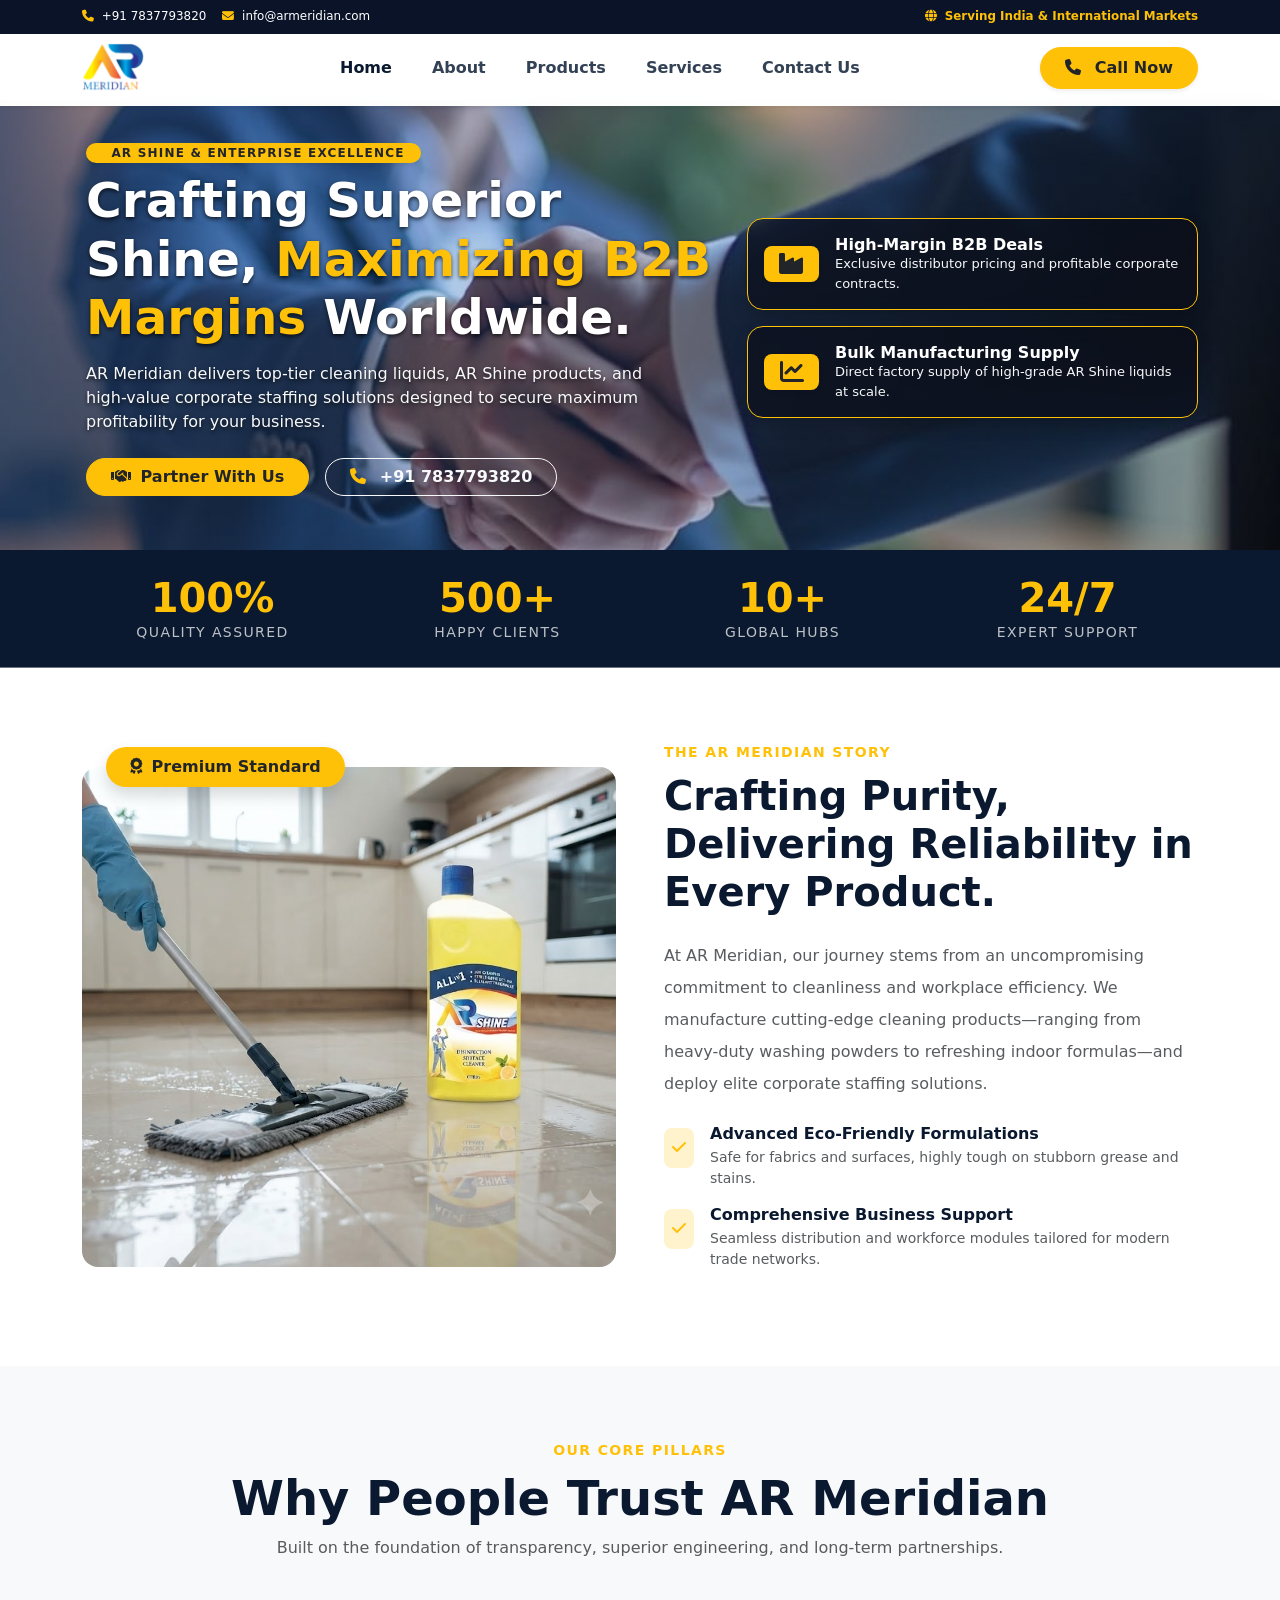
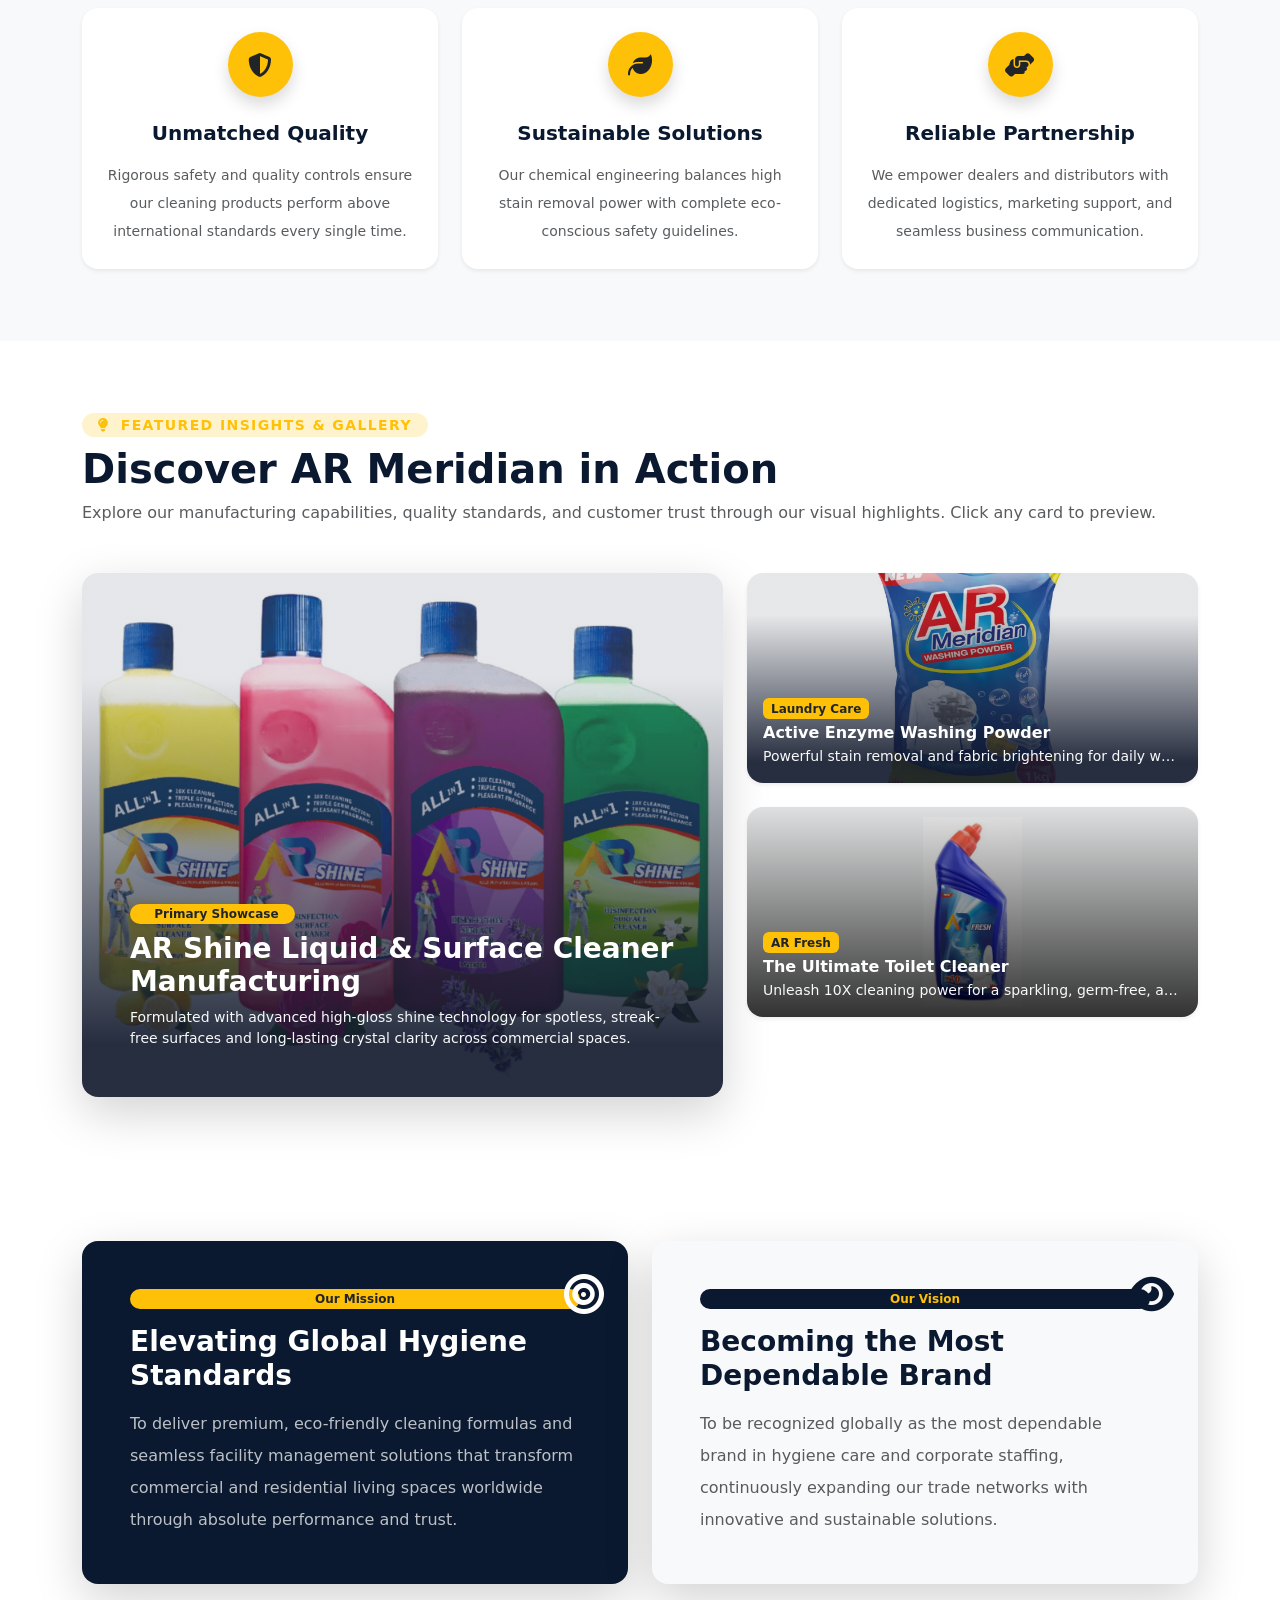
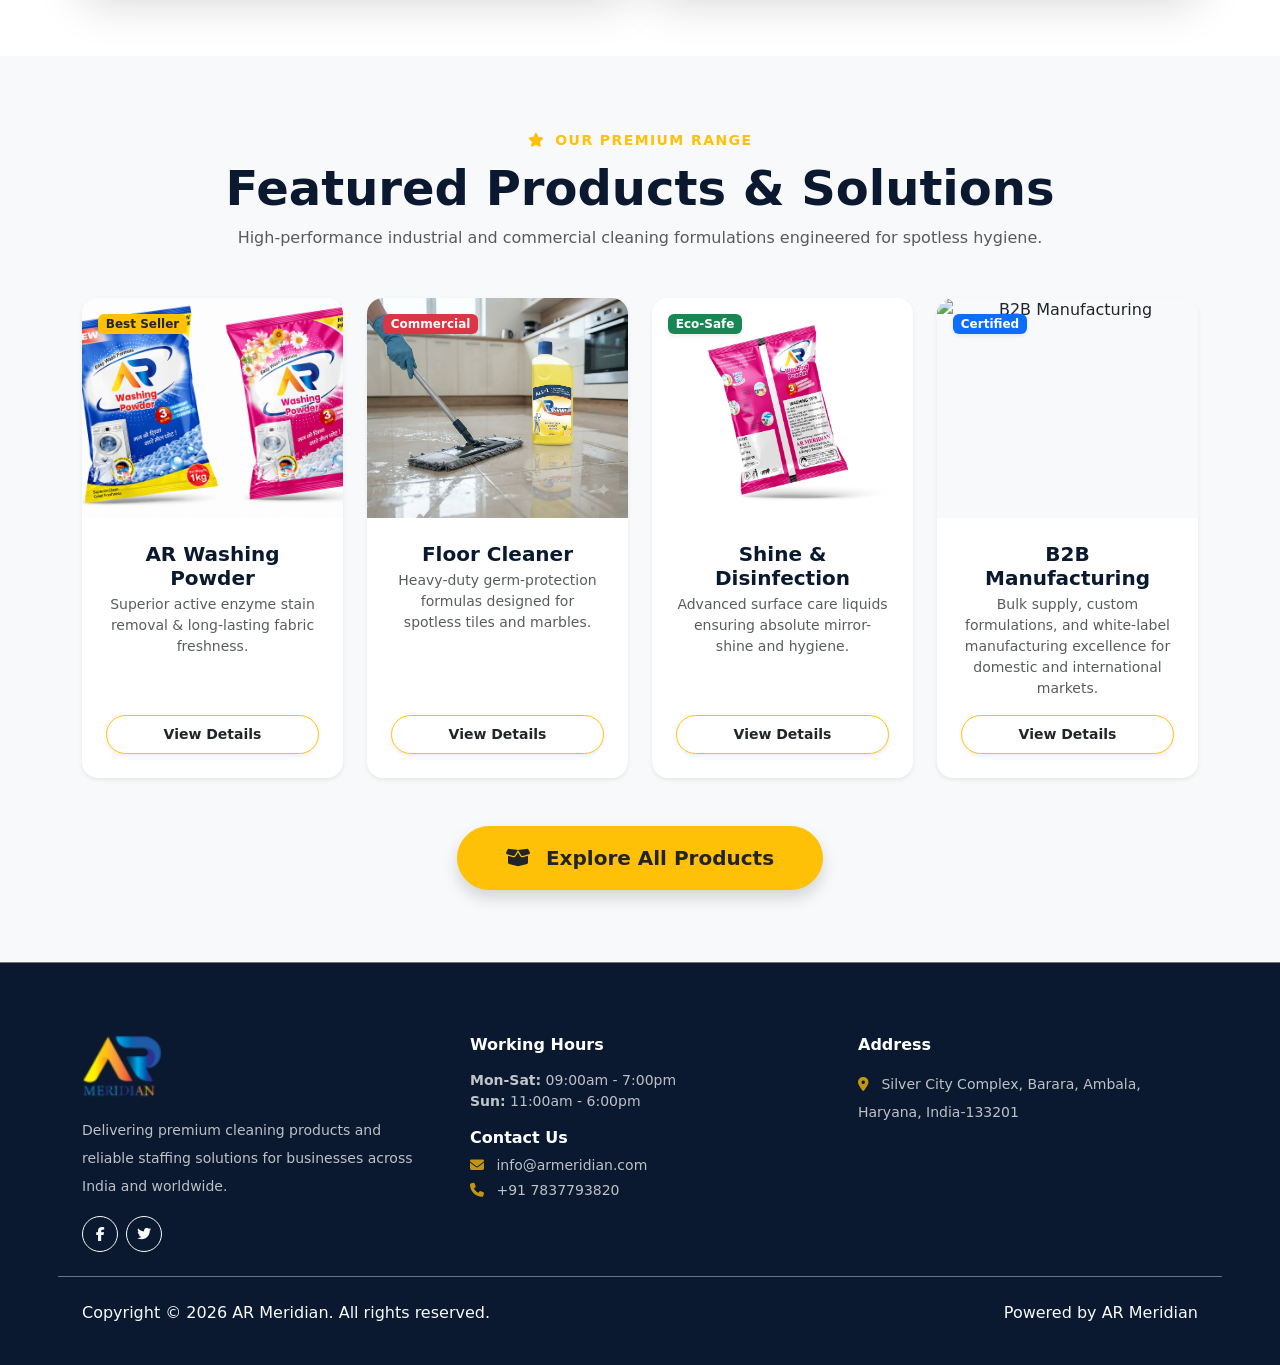
==== about.html @ 42347f22 "something change" ====
<!DOCTYPE html>
<html lang="en">
<head>
    <meta charset="UTF-8">
    <meta name="viewport" content="width=device-width, initial-scale=1.0">
    <title>AR Meridian | Best Cleaning Products & Washing Powder Manufacturer</title>
    <meta name="description" content="AR Meridian is a leading manufacturer of high-quality washing powders, floor cleaners, and cleaning solutions in Ambala, India.">
   <meta name="keywords" content="washing powder manufacturer, cleaning products supplier, AR Meridian">
    <!-- Bootstrap 5 CSS CDN -->
    <link href="https://cdn.jsdelivr.net/npm/bootstrap@5.3.2/dist/css/bootstrap.min.css" rel="stylesheet">
    <!-- FontAwesome Icons -->
    <link rel="stylesheet" href="https://cdnjs.cloudflare.com/ajax/libs/font-awesome/6.4.0/css/all.min.css">
    <!-- Custom CSS -->
    <link rel="stylesheet" href="/css/style.css">
    <!-- EmailJS Browser SDK -->
<script type="text/javascript" src="https://cdn.jsdelivr.net/npm/@emailjs/browser@3/dist/email.min.js"></script>
<script src="https://cdn.jsdelivr.net/npm/bootstrap@5.3.2/dist/js/bootstrap.bundle.min.js"></script>
</head>
<body>
<div class="top-bar text-white py-2 px-3">
    <div class="container d-flex flex-column flex-lg-row justify-content-between align-items-center text-center text-lg-start gap-2">
        
        <!-- Left Side: Phone & Email -->
        <div class="d-flex flex-wrap align-items-center justify-content-center justify-content-lg-start gap-3">
            <!-- Phone Number Clickable -->
            <a href="tel:+917837793820" class="text-decoration-none text-white small">
                <span><i class="fa-solid fa-phone text-warning me-1"></i> +91 7837793820</span>
            </a>

            <!-- Email Clickable -->
            <a href="mailto:info@armeridian.com" class="text-decoration-none text-white small">
                <span><i class="fa-solid fa-envelope text-warning me-1"></i> info@armeridian.com</span>
            </a>
        </div>

        <!-- Right Side: Serving Markets -->
        <div class="text-warning fw-semibold small">
            <span><i class="fa-solid fa-globe me-1"></i> Serving India & International Markets</span>
        </div>

    </div>
</div>

  <nav class="navbar navbar-expand-lg navbar-light sticky-top shadow-sm">
        <div class="container">
            <a class="navbar-brand d-flex align-items-center" href="index.html">
                <img src="images/logo.png" alt="AR Meridian Logo" class="navbar-logo">
            </a>
            <button class="navbar-toggler border-0 shadow-none" type="button" data-bs-toggle="collapse" data-bs-target="#navbarNav">
                <span class="navbar-toggler-icon"></span>
            </button>
            <div class="collapse navbar-collapse justify-content-center" id="navbarNav">
                <ul class="navbar-nav align-items-lg-center gap-lg-4 mb-2 mb-lg-0 fw-semibold">
                    <li class="nav-item"><a class="nav-link active" href="index.html">Home</a></li>
                    <li class="nav-item"><a class="nav-link" href="about.html">About</a></li>
                    <li class="nav-item"><a class="nav-link" href="product.html">Products</a></li>
                     <li class="nav-item"><a class="nav-link" href="service.html">Services</a></li>
                    <li class="nav-item"><a class="nav-link" href="contact.html">Contact Us</a></li>
                </ul>
            </div>
            <!-- Updated Distributor Button for Direct Call -->
            <div class="d-none d-lg-block">
                <a href="tel:+917837793820" class="btn btn-warning fw-bold text-dark px-4 py-2 rounded-pill shadow-sm">
                    <i class="fa-solid fa-phone me-2"></i> Call Now
                </a>
            </div>
        </div>
    </nav>
<section class="about-hero position-relative text-white py-4 overflow-hidden">
    <div class="container py-3 position-relative z-2">
        <div class="row align-items-center g-4">
            
            <div class="col-lg-7 px-lg-3">
                <span class="badge bg-warning text-dark px-3 py-1.5 rounded-pill fw-bold mb-2 shadow-sm text-uppercase tracking-wider" style="font-size: 12px;">
                    <i class="fa-solid fa-sparkles me-1"></i> AR Shine & Enterprise Excellence
                </span>
                
                <h1 class="fw-bold mb-3 text-white lh-tight text-shadow" style="font-size: clamp(2rem, 3.8vw, 3.2rem);">
                    Crafting Superior Shine, <span class="text-warning">Maximizing B2B Margins</span> Worldwide.
                </h1>
                
                <p class="text-light mb-4 fw-normal fs-6 lh-base text-shadow opacity-95" style="max-width: 600px;">
                    AR Meridian delivers top-tier cleaning liquids, AR Shine products, and high-value corporate staffing solutions designed to secure maximum profitability for your business.
                </p>
                
                <!-- Action Buttons -->
                <div class="d-flex flex-wrap gap-3">
                    <a href="index.html#enquiry" class="btn btn-warning fw-bold text-dark px-4 py-2.5 rounded-pill shadow-lg">
                        <i class="fa-solid fa-handshake me-1"></i> Partner With Us
                    </a>
                    <a href="tel:+917837793820" class="btn btn-outline-light fw-bold px-4 py-2.5 rounded-pill">
                        <i class="fa-solid fa-phone text-warning me-2"></i> +91 7837793820
                    </a>
                </div>
            </div>

            <div class="col-lg-5">
                <div class="d-flex flex-column gap-3">
                    
                    <!-- Feature 1 -->
                    <div class="d-flex align-items-center gap-3 p-3 rounded-4 border border-warning border-opacity-40 shadow" style="background: rgba(11, 15, 25, 0.65); backdrop-filter: blur(8px);">
                        <div class="bg-warning text-dark p-2.5 rounded-3 fs-4 fw-bold text-center shadow-sm" style="min-width: 55px;">
                            <i class="fa-solid fa-industry"></i>
                        </div>
                        <div>
                              <h4 class="fw-bold text-white mb-0 fs-6">High-Margin B2B Deals</h4>
                            <p class="text-light small opacity-85 mb-0" style="font-size: 13px;">Exclusive distributor pricing and profitable corporate contracts.</p>
                        
                        </div>
                    </div>
                    
                    <!-- Feature 2 -->
                    <div class="d-flex align-items-center gap-3 p-3 rounded-4 border border-warning border-opacity-40 shadow" style="background: rgba(11, 15, 25, 0.65); backdrop-filter: blur(8px);">
                        <div class="bg-warning text-dark p-2.5 rounded-3 fs-4 fw-bold text-center shadow-sm" style="min-width: 55px;">
                            <i class="fa-solid fa-chart-line"></i>
                        </div>
                        <div>
                              <h4 class="fw-bold text-white mb-0 fs-6">Bulk Manufacturing Supply</h4>
                            <p class="text-light small opacity-85 mb-0" style="font-size: 13px;">Direct factory supply of high-grade AR Shine liquids at scale.</p>
                    
                        </div>
                    </div>

                </div>
            </div>

        </div>
    </div>
</section>

<style>
    .text-shadow {
        text-shadow: 0 2px 4px rgba(0, 0, 0, 0.7);
    }
</style>

<!-- 2. Interactive Stats Counter Bar -->
<section class="bg-primary-custom text-white py-4 border-bottom border-secondary">
    <div class="container">
        <div class="row text-center g-4">
            <div class="col-6 col-md-3">
                <h3 class="display-6 display-md-5 fw-black text-warning mb-0">100%</h3>
                <p class="small text-light opacity-75 mb-0 text-uppercase tracking-wider">Quality Assured</p>
            </div>
            <div class="col-6 col-md-3">
                <h3 class="display-6 display-md-5 fw-black text-warning mb-0">500+</h3>
                <p class="small text-light opacity-75 mb-0 text-uppercase tracking-wider">Happy Clients</p>
            </div>
            <div class="col-6 col-md-3">
                <h3 class="display-6 display-md-5 fw-black text-warning mb-0">10+</h3>
                <p class="small text-light opacity-75 mb-0 text-uppercase tracking-wider">Global Hubs</p>
            </div>
            <div class="col-6 col-md-3">
                <h3 class="display-6 display-md-5 fw-black text-warning mb-0">24/7</h3>
                <p class="small text-light opacity-75 mb-0 text-uppercase tracking-wider">Expert Support</p>
            </div>
        </div>
    </div>
</section>
    <!-- 3. Who We Are: Split Bento-Grid Style -->
    <section class="py-5 bg-white">
        <div class="container py-4">
            <div class="row align-items-center g-5">
                <div class="col-lg-6 scroll-reveal">
                    <div class="position-relative">
                        <img src="images/aboutimage.jpg" alt="AR Meridian Workspace" class="img-fluid rounded-4 shadow-xl w-100 object-fit-cover" style="height: 500px;">
                        <div class="position-absolute top-0 start-0 translate-middle-y ms-4 bg-warning text-dark fw-bold px-4 py-2 rounded-pill shadow">
                            <i class="fa-solid fa-award me-1"></i> Premium Standard
                        </div>
                    </div>
                </div>
                <div class="col-lg-6 scroll-reveal">
                    <span class="text-warning fw-bold text-uppercase tracking-wider small">The AR Meridian Story</span>
                    <h2 class="fw-bold text-primary-custom display-6 mb-4 mt-2">
                        Crafting Purity, Delivering Reliability in Every Product.
                    </h2>
                    <p class="text-muted mb-4 lh-lg">
                        At AR Meridian, our journey stems from an uncompromising commitment to cleanliness and workplace efficiency. We manufacture cutting-edge cleaning products—ranging from heavy-duty washing powders to refreshing indoor formulas—and deploy elite corporate staffing solutions.
                    </p>
                    <div class="row g-3 mb-4">
                        <div class="col-12">
                            <div class="d-flex align-items-start gap-3">
                                <div class="bg-warning-subtle text-warning p-2 rounded-3 mt-1"><i class="fa-solid fa-check"></i></div>
                                <div>
                                    <h6 class="fw-bold text-primary-custom mb-1">Advanced Eco-Friendly Formulations</h6>
                                    <p class="text-muted small mb-0">Safe for fabrics and surfaces, highly tough on stubborn grease and stains.</p>
                                </div>
                            </div>
                        </div>
                        <div class="col-12">
                            <div class="d-flex align-items-start gap-3">
                                <div class="bg-warning-subtle text-warning p-2 rounded-3 mt-1"><i class="fa-solid fa-check"></i></div>
                                <div>
                                    <h6 class="fw-bold text-primary-custom mb-1">Comprehensive Business Support</h6>
                                    <p class="text-muted small mb-0">Seamless distribution and workforce modules tailored for modern trade networks.</p>
                                </div>
                            </div>
                        </div>
                    </div>
                </div>
            </div>
        </div>
    </section>
    <section class="py-5 bg-light position-relative">
        <div class="container py-4">
            <div class="text-center max-w-700 mx-auto mb-5 scroll-reveal">
                <span class="text-warning fw-bold text-uppercase tracking-wider small">Our Core Pillars</span>
                <h2 class="fw-bold text-primary-custom display-5 mt-2">Why People Trust AR Meridian</h2>
                <p class="text-muted mt-2">Built on the foundation of transparency, superior engineering, and long-term partnerships.</p>
            </div>

            <div class="row g-4">
                <div class="col-md-4 scroll-reveal">
                    <div class="card border-0 shadow-sm p-4 rounded-4 h-100 bg-white hover-card text-center">
                        <div class="feature-icon bg-warning text-dark rounded-circle mx-auto mb-4 d-flex align-items-center justify-content-center fs-4 shadow" style="width: 65px; height: 65px;">
                            <i class="fa-solid fa-shield-halved"></i>
                        </div>
                        <h3 class="fw-bold text-primary-custom h5 mb-3">Unmatched Quality</h3>
                        <p class="text-muted small lh-lg mb-0">
                            Rigorous safety and quality controls ensure our cleaning products perform above international standards every single time.
                        </p>
                    </div>
                </div>
                <div class="col-md-4 scroll-reveal">
                    <div class="card border-0 shadow-sm p-4 rounded-4 h-100 bg-white hover-card text-center">
                        <div class="feature-icon bg-warning text-dark rounded-circle mx-auto mb-4 d-flex align-items-center justify-content-center fs-4 shadow" style="width: 65px; height: 65px;">
                            <i class="fa-solid fa-leaf"></i>
                        </div>
                        <h3 class="fw-bold text-primary-custom h5 mb-3">Sustainable Solutions</h3>
                        <p class="text-muted small lh-lg mb-0">
                            Our chemical engineering balances high stain removal power with complete eco-conscious safety guidelines.
                        </p>
                    </div>
                </div>
                <div class="col-md-4 scroll-reveal">
                    <div class="card border-0 shadow-sm p-4 rounded-4 h-100 bg-white hover-card text-center">
                        <div class="feature-icon bg-warning text-dark rounded-circle mx-auto mb-4 d-flex align-items-center justify-content-center fs-4 shadow" style="width: 65px; height: 65px;">
                            <i class="fa-solid fa-handshake-angle"></i>
                        </div>
                        <h3 class="fw-bold text-primary-custom h5 mb-3">Reliable Partnership</h3>
                        <p class="text-muted small lh-lg mb-0">
                            We empower dealers and distributors with dedicated logistics, marketing support, and seamless business communication.
                        </p>
                    </div>
                </div>
            </div>
        </div>
    </section>

<section class="py-5 bg-white overflow-hidden">
    <div class="container py-4">
        
        <!-- Section Header -->
        <div class="mb-5">
            <span class="text-warning fw-bold text-uppercase tracking-wider small bg-warning-subtle px-3 py-1 rounded-pill">
                <i class="fa-solid fa-lightbulb me-1"></i> Featured Insights & Gallery
            </span>
            <h2 class="fw-bold text-primary-custom display-6 mb-2 mt-2">
                Discover AR Meridian in Action
            </h2>
            <p class="text-muted">
                Explore our manufacturing capabilities, quality standards, and customer trust through our visual highlights. Click any card to preview.
            </p>
        </div>

        <div class="row g-4">
        
<div class="col-lg-7">
    <div class="bento-card big-card position-relative rounded-4 overflow-hidden shadow-lg h-100 cursor-pointer" onclick="updatePreview(0)" style="min-height: 450px;">
        <img src="images/AR Shine.jpeg" alt="AR Shine Bottle Showcase" class="w-100 h-100 object-fit-cover card-img">
        <div class="position-absolute top-0 start-0 w-100 h-100 card-gradient"></div>
        <div class="position-absolute bottom-0 start-0 w-100 p-4 p-md-5 text-white z-2">
            <span class="badge bg-warning text-dark fw-bold mb-2 px-3 py-1 rounded-pill shadow-sm">
                <i class="fa-solid fa-sparkles me-1"></i> Primary Showcase
            </span>
            <h3 class="h3 fw-bold text-white mb-2">AR Shine Liquid & Surface Cleaner Manufacturing</h3>
            <p class="text-light small mb-0 lh-base">
                Formulated with advanced high-gloss shine technology for spotless, streak-free surfaces and long-lasting crystal clarity across commercial spaces.
            </p>
        </div>
    </div>
</div>

            <!-- Right Stacked Cards Column -->
            <div class="col-lg-5 d-flex flex-column gap-4">
            
     
<div class="bento-card small-card position-relative rounded-4 overflow-hidden shadow-sm cursor-pointer" onclick="updatePreview(1)" style="height: 210px;">

    <img src="images/AR washing.jpeg" alt="Washing Powder" class="w-100 h-100 object-fit-cover card-img">
    <div class="position-absolute top-0 start-0 w-100 h-100 card-gradient"></div>
    <div class="position-absolute bottom-0 start-0 w-100 p-3 text-white z-2">

        <span class="badge bg-warning text-dark fw-bold mb-1 px-2 py-0.5 small">Laundry Care</span>
        
        <h4 class="h6 fw-bold text-white mb-1">Active Enzyme Washing Powder</h4>
        <p class="text-light small mb-0 text-truncate">Powerful stain removal and fabric brightening for daily wash.</p>
    </div>
</div>
        
<div class="bento-card small-card position-relative rounded-4 overflow-hidden shadow-sm cursor-pointer" onclick="updatePreview(2)" style="height: 210px; background-color: #f8f9fa;"> <!-- Card background added -->
   
    <img src="images/arfresh.jpg" alt="AR Fresh X10 Disinfectant Toilet Cleaner" class="w-100 h-100 card-img" style="object-fit: contain; object-position: center; padding: 10px;">
    
    <div class="position-absolute top-0 start-0 w-100 h-100 card-gradient" style="background: linear-gradient(to bottom, rgba(0,0,0,0.1) 0%, rgba(0,0,0,0.8) 100%);"></div>
    
    <!-- टेक्स्ट कंटेंट -->
    <div class="position-absolute bottom-0 start-0 w-100 p-3 text-white z-2">
        <span class="badge bg-warning text-dark fw-bold mb-1 px-2 py-0.5 small">AR Fresh</span>
        <h4 class="h6 fw-bold text-white mb-1">The Ultimate Toilet Cleaner</h4>
        <p class="text-light small mb-0 text-truncate">Unleash 10X cleaning power for a sparkling, germ-free, and long-lasting fresh toilet.</p>
    </div>
</div>

            </div>

        </div>

    </div>
</section>
    <!-- 5. Mission & Vision Dual Cards -->
    <section class="py-5 bg-white">
        <div class="container py-4">
            <div class="row g-4">
                <div class="col-md-6 scroll-reveal">
                    <div class="card border-0 shadow-lg p-4 p-md-5 rounded-4 h-100 bg-primary-custom text-white position-relative overflow-hidden">
                        <div class="position-absolute top-0 end-0 p-4 opacity-10 fs-1"><i class="fa-solid fa-bullseye"></i></div>
                        <span class="badge bg-warning text-dark px-3 py-1 rounded-pill fw-bold mb-3 w-fit">Our Mission</span>
                        <h3 class="fw-bold text-white h3 mb-3">Elevating Global Hygiene Standards</h3>
                        <p class="text-light opacity-75 lh-lg mb-0">
                            To deliver premium, eco-friendly cleaning formulas and seamless facility management solutions that transform commercial and residential living spaces worldwide through absolute performance and trust.
                        </p>
                    </div>
                </div>
                <div class="col-md-6 scroll-reveal">
                    <div class="card border-0 shadow-lg p-4 p-md-5 rounded-4 h-100 bg-light border border-secondary border-opacity-15 position-relative overflow-hidden">
                        <div class="position-absolute top-0 end-0 p-4 opacity-10 fs-1 text-primary-custom"><i class="fa-solid fa-eye"></i></div>
                        <span class="badge bg-primary-custom text-warning px-3 py-1 rounded-pill fw-bold mb-3 w-fit">Our Vision</span>
                        <h3 class="fw-bold text-primary-custom h3 mb-3">Becoming the Most Dependable Brand</h3>
                        <p class="text-muted lh-lg mb-0">
                            To be recognized globally as the most dependable brand in hygiene care and corporate staffing, continuously expanding our trade networks with innovative and sustainable solutions.
                        </p>
                    </div>
                </div>
            </div>
        </div>
    </section>
    <!-- 6. Featured Products Section (Perfect Image Fit) -->
<section class="py-5 bg-light">
    <div class="container py-4">
        <div class="text-center max-w-700 mx-auto mb-5 scroll-reveal">
            <span class="text-warning fw-bold text-uppercase tracking-wider small">
                <i class="fa-solid fa-star me-1"></i> Our Premium Range
            </span>
            <h2 class="fw-bold text-primary-custom display-5 mt-2">Featured Products & Solutions</h2>
            <p class="text-muted mt-2">High-performance industrial and commercial cleaning formulations engineered for spotless hygiene.</p>
        </div>

        <div class="row g-4">
            <!-- Product 1: AR Washing Powder -->
            <div class="col-md-3 col-sm-6 scroll-reveal">
                <div class="card border-0 shadow-sm rounded-4 overflow-hidden h-100 text-center bg-white hover-card">
                    <div class="position-relative overflow-hidden bg-light p-0 d-flex align-items-center justify-content-center" style="height: 220px;">
                        <span class="badge bg-warning text-dark position-absolute top-0 start-0 m-3 z-2 fw-bold shadow-sm">Best Seller</span>
                        <img src="images/doublewashngpowder.png" alt="AR Washing Powder" class="w-100 h-100 object-fit-cover">
                    </div>
                    <div class="p-4 d-flex flex-column justify-content-between flex-grow-1">
                        <div>
                            <h3 class="fw-bold text-primary-custom h5 mb-1">AR Washing Powder</h3>
                            <p class="text-muted small mb-3">Superior active enzyme stain removal & long-lasting fabric freshness.</p>
                        </div>
                        <div>
                            <a href="product.html" class="btn btn-outline-warning text-dark fw-bold btn-sm w-100 rounded-pill shadow-sm py-2">View Details</a>
                        </div>
                    </div>
                </div>
            </div>

            <!-- Product 2: Floor Cleaner -->
            <div class="col-md-3 col-sm-6 scroll-reveal">
                <div class="card border-0 shadow-sm rounded-4 overflow-hidden h-100 text-center bg-white hover-card">
                    <div class="position-relative overflow-hidden bg-light p-0 d-flex align-items-center justify-content-center" style="height: 220px;">
                        <span class="badge bg-danger text-white position-absolute top-0 start-0 m-3 z-2 fw-bold shadow-sm">Commercial</span>
                        <img src="images/aboutimage.jpg" alt="Floor Cleaner" class="w-100 h-100 object-fit-cover">
                    </div>
                    <div class="p-4 d-flex flex-column justify-content-between flex-grow-1">
                        <div>
                            <h3 class="fw-bold text-primary-custom h5 mb-1">Floor Cleaner</h3>
                            <p class="text-muted small mb-3">Heavy-duty germ-protection formulas designed for spotless tiles and marbles.</p>
                        </div>
                        <div>
                            <a href="product.html" class="btn btn-outline-warning text-dark fw-bold btn-sm w-100 rounded-pill shadow-sm py-2">View Details</a>
                        </div>
                    </div>
                </div>
            </div>

            <!-- Product 3: Shine & Disinfection -->
            <div class="col-md-3 col-sm-6 scroll-reveal">
                <div class="card border-0 shadow-sm rounded-4 overflow-hidden h-100 text-center bg-white hover-card">
                    <div class="position-relative overflow-hidden bg-light p-0 d-flex align-items-center justify-content-center" style="height: 220px;">
                        <span class="badge bg-success text-white position-absolute top-0 start-0 m-3 z-2 fw-bold shadow-sm">Eco-Safe</span>
                        <img src="images/AR freshshine.jpeg" alt="Shine & Disinfection" class="w-100 h-100 object-fit-cover">
                    </div>
                    <div class="p-4 d-flex flex-column justify-content-between flex-grow-1">
                        <div>
                            <h3 class="fw-bold text-primary-custom h5 mb-1">Shine & Disinfection</h3>
                            <p class="text-muted small mb-3">Advanced surface care liquids ensuring absolute mirror-shine and hygiene.</p>
                        </div>
                        <div>
                            <a href="product.html" class="btn btn-outline-warning text-dark fw-bold btn-sm w-100 rounded-pill shadow-sm py-2">View Details</a>
                        </div>
                    </div>
                </div>
            </div>

            <!-- Product 4: B2B Manufacturing -->
            <div class="col-md-3 col-sm-6 scroll-reveal">
                <div class="card border-0 shadow-sm rounded-4 overflow-hidden h-100 text-center bg-white hover-card">
                    <div class="position-relative overflow-hidden bg-light p-0 d-flex align-items-center justify-content-center" style="height: 220px;">
                        <span class="badge bg-primary text-white position-absolute top-0 start-0 m-3 z-2 fw-bold shadow-sm">Certified</span>
                        <img src="https://i.pinimg.com/1200x/a2/75/18/a2751828b95412d00b5705a7f704565a.jpg" alt="B2B Manufacturing" class="w-100 h-100 object-fit-cover">
                    </div>
                    <div class="p-4 d-flex flex-column justify-content-between flex-grow-1">
                        <div>
                            <h3 class="fw-bold text-primary-custom h5 mb-1">B2B Manufacturing</h3>
                            <p class="text-muted small mb-3">Bulk supply, custom formulations, and white-label manufacturing excellence for domestic and international markets.</p>
                        </div>
                        <div>
                            <a href="service.html" class="btn btn-outline-warning text-dark fw-bold btn-sm w-100 rounded-pill shadow-sm py-2">View Details</a>
                        </div>
                    </div>
                </div>
            </div>
        </div>

        <!-- Bottom Action -->
        <div class="text-center mt-5">
            <a href="product.html" class="btn btn-warning btn-lg fw-bold text-dark px-5 py-3 shadow rounded-pill">
                <i class="fa-solid fa-box-open me-2"></i> Explore All Products
            </a>
        </div>
    </div>
</section>

     <!-- Footer Section -->
    <footer class="bg-primary-custom text-light pt-5 pb-3 border-top border-secondary">
        <div class="container py-4">
            <div class="row g-5 pb-4 border-bottom border-secondary">
                <div class="col-lg-4">
                    <!-- Logo Image -->
                    <a href="index.html" class="d-inline-block mb-3">
                        <img src="images/logo.png" alt="AR Meridian Logo" class="footer-logo" style="height: 65px; width: auto; object-fit: contain;">
                    </a>
                    <p class="text-light small lh-lg opacity-75 mb-3">
                        Delivering premium cleaning products and reliable staffing solutions for businesses across India and worldwide.
                    </p>
                    <!-- Clickable & Styled Social Media Icons -->
                    <div class="d-flex gap-2">
                        <a href="https://facebook.com" target="_blank" class="btn btn-outline-light btn-sm rounded-circle d-flex align-items-center justify-content-center" style="width: 36px; height: 36px;" title="Facebook">
                            <i class="fa-brands fa-facebook-f"></i>
                        </a>
                        <a href="https://twitter.com" target="_blank" class="btn btn-outline-light btn-sm rounded-circle d-flex align-items-center justify-content-center" style="width: 36px; height: 36px;" title="Twitter">
                            <i class="fa-brands fa-twitter"></i>
                        </a>
                    </div>
                </div>
                <div class="col-lg-4">
                    <h5 class="text-white fw-bold mb-3 h6">Working Hours</h5>
                    <p class="text-light small opacity-75 mb-3">
                        <strong class="text-white">Mon-Sat:</strong> 09:00am - 7:00pm<br>
                        <strong class="text-white">Sun:</strong> 11:00am - 6:00pm
                    </p>
                    <h5 class="text-white fw-bold mb-2 h6">Contact Us</h5>
                    <p class="text-light small opacity-75 mb-0">
                        <!-- Email Clickable -->
                        <a href="mailto:info@armeridian.com" class="text-decoration-none text-light d-block mb-1">
                            <i class="fa-solid fa-envelope text-warning me-2"></i> info@armeridian.com
                        </a>
                        <!-- Phone Clickable -->
                        <a href="tel:+917837793820" class="text-decoration-none text-light">
                            <i class="fa-solid fa-phone text-warning me-2"></i> +91 7837793820
                        </a>
                    </p>
                </div>
                <div class="col-lg-4">
                    <h5 class="text-white fw-bold mb-3 h6">Address</h5>
                    <p class="text-light small opacity-75 lh-lg mb-0">
                        <!-- Address Clickable with Google Maps -->
                        <a href="https://maps.google.com/?q=Silver+City+Complex,+Barara,+Ambala,+Haryana" target="_blank" class="text-decoration-none text-light">
                            <i class="fa-solid fa-location-dot text-warning me-2"></i> Silver City Complex, Barara, Ambala, Haryana, India-133201
                        </a>
                    </p>
                </div>
            </div>

            <div class="d-flex flex-column flex-sm-row justify-content-between align-items-center pt-4 text-xs opacity-60">
                <p class="mb-2 mb-sm-0">Copyright © 2026 AR Meridian. All rights reserved.</p>
                <p class="mb-0">Powered by AR Meridian</p>
            </div>
        </div>
    </footer>

    <!-- Bootstrap JS Bundle CDN -->
    <script src="https://cdn.jsdelivr.net/npm/bootstrap@5.3.2/dist/js/bootstrap.bundle.min.js"></script>
    <!-- Custom JS -->
    <script src="/js/script.js"></script>
</body>
</html>
---- css/style.css ----
/* Color Variables & Custom Styles */
:root {
    --primary-color: #0a192f;
    --accent-color: #fbbf24;
}

html, body {
    width: 100%;
    max-width: 100%;
    overflow-x: hidden;
}

body {
    font-family: system-ui, -apple-system, "Segoe UI", Roboto, Helvetica, Arial, sans-serif;
    color: #334155;
    background-color: #f8fafc;
    /* Top-bar aur Navbar ki combined height ke mutabiq padding */
    padding-top: 100px; 
}

img, video, iframe {
    max-width: 100%;
    height: auto;
}

.bg-primary-custom {
    background-color: var(--primary-color) !important;
}

.text-primary-custom {
    color: var(--primary-color) !important;
}

.fw-black {
    font-weight: 900;
}

.tracking-wider {
    letter-spacing: 0.1em;
}

/* Top Bar Styling & Fixing */
.top-bar {
    background-color: #0b1329; 
    font-size: 0.85rem;
    position: fixed;
    top: 0;
    left: 0;
    width: 100%;
    z-index: 1070 !important;
}

@media (max-width: 768px) {
    .top-bar {
        font-size: 0.72rem; 
        padding-top: 6px !important;
        padding-bottom: 6px !important;
    }
    
    .top-bar .container {
        gap: 4px !important;
    }
    
    .top-contact-info {
        flex-direction: column;
        gap: 2px !important;
    }
    
    body {
        padding-top: 80px;
    }
    
    .navbar {
        top: 31px !important; 
    }

    .navbar-logo {
        margin-top: 12px;
        height: 35px !important;      
    }
}

/* Bento Grid Layout Styles */
.cursor-pointer { 
    cursor: pointer; 
}

.bento-card {
    transition: all 0.4s cubic-bezier(0.165, 0.84, 0.44, 1);
}

.bento-card:hover {
    transform: translateY(-5px);
    box-shadow: 0 1rem 2rem rgba(0,0,0,0.15) !important;
}

.bento-card .card-img {
    transition: transform 0.6s ease;
}

.bento-card:hover .card-img {
    transform: scale(1.06);
}

.card-gradient {
    background: linear-gradient(180deg, rgba(15,23,42,0.1) 20%, rgba(15,23,42,0.9) 90%);
}

/* Navbar Styling & Fixing */
.navbar {
    background-color: rgba(255, 255, 255, 0.98) !important;
    backdrop-filter: blur(10px);
    position: fixed !important;
    top: 30px; 
    left: 0;
    width: 100%;
    z-index: 1050 !important;
    box-shadow: 0 4px 6px -1px rgba(0, 0, 0, 0.05); 
}

.navbar .nav-link {
    color: #334155;
    font-weight: 600;
    transition: color 0.2s ease;
}

.navbar .nav-link:hover, .navbar .nav-link.active {
    color: var(--primary-color) !important;
}

/* Responsive Navbar Logo */
.navbar-logo {
    height: 50px;         
    width: auto;
    object-fit: contain;
    max-width: 100%;
}

.dropdown-menu {
    z-index: 1060 !important;
}

/* Bounce and Pulse Animation */
@keyframes bounce-pulse {
    0%, 100% {
        transform: translateY(0) scale(1);
    }
    50% {
        transform: translateY(-8px) scale(1.1);
    }
}

.icon-active-anim {
    animation: bounce-pulse 2s ease-in-out infinite;
    display: inline-block;
}
/* Hero Section */
/* Hero Video Styling */
.hero-video-section {
    min-height: 78vh !important; 
}

.hero-video-section video {
    object-fit: cover;
    width: 100%;
    height: 100%;
    filter: brightness(0.75);  
}

.light-watercolor-section {
    background: 
        radial-gradient(circle at 10% 20%, rgba(251, 191, 36, 0.18) 0%, transparent 50%),
        radial-gradient(circle at 90% 80%, rgba(14, 165, 233, 0.15) 0%, transparent 50%),
        linear-gradient(135deg, #f1f5f9 0%, #e2e8f0 100%);
    background-size: cover;
    background-position: center;
}

/* Scroll Reveal Animation Styles */
.scroll-reveal {
    opacity: 0;
    transform: translateY(40px);
    transition: opacity 0.8s cubic-bezier(0.16, 1, 0.3, 1), transform 0.8s cubic-bezier(0.16, 1, 0.3, 1);
    will-change: opacity, transform;
}

.scroll-reveal.active {
    opacity: 1;
    transform: translateY(0);
}

.about-hero {
    min-height: 50vh;
    background: linear-gradient(135deg, rgba(62, 128, 228, 0.4), rgba(7, 19, 37, 0.20)), url('/images/aboutbanner.jpg');
    background-size: cover;
    background-position: center;
}

/* Team Image Zoom Effect on Hover */
.team-img {
    transition: transform 0.4s ease;
}

.card:hover .team-img {
    transform: scale(1.05);
}

/* contactus*/
/* High-End Rich Contact Banner Styling */
.contact-hero-banner {
    background: linear-gradient(135deg, rgba(29, 74, 141, 0.75), rgba(15, 23, 42, 0.65)), url('/images/contactbanner.avif');
    background-size: cover;
    background-position: center;
}
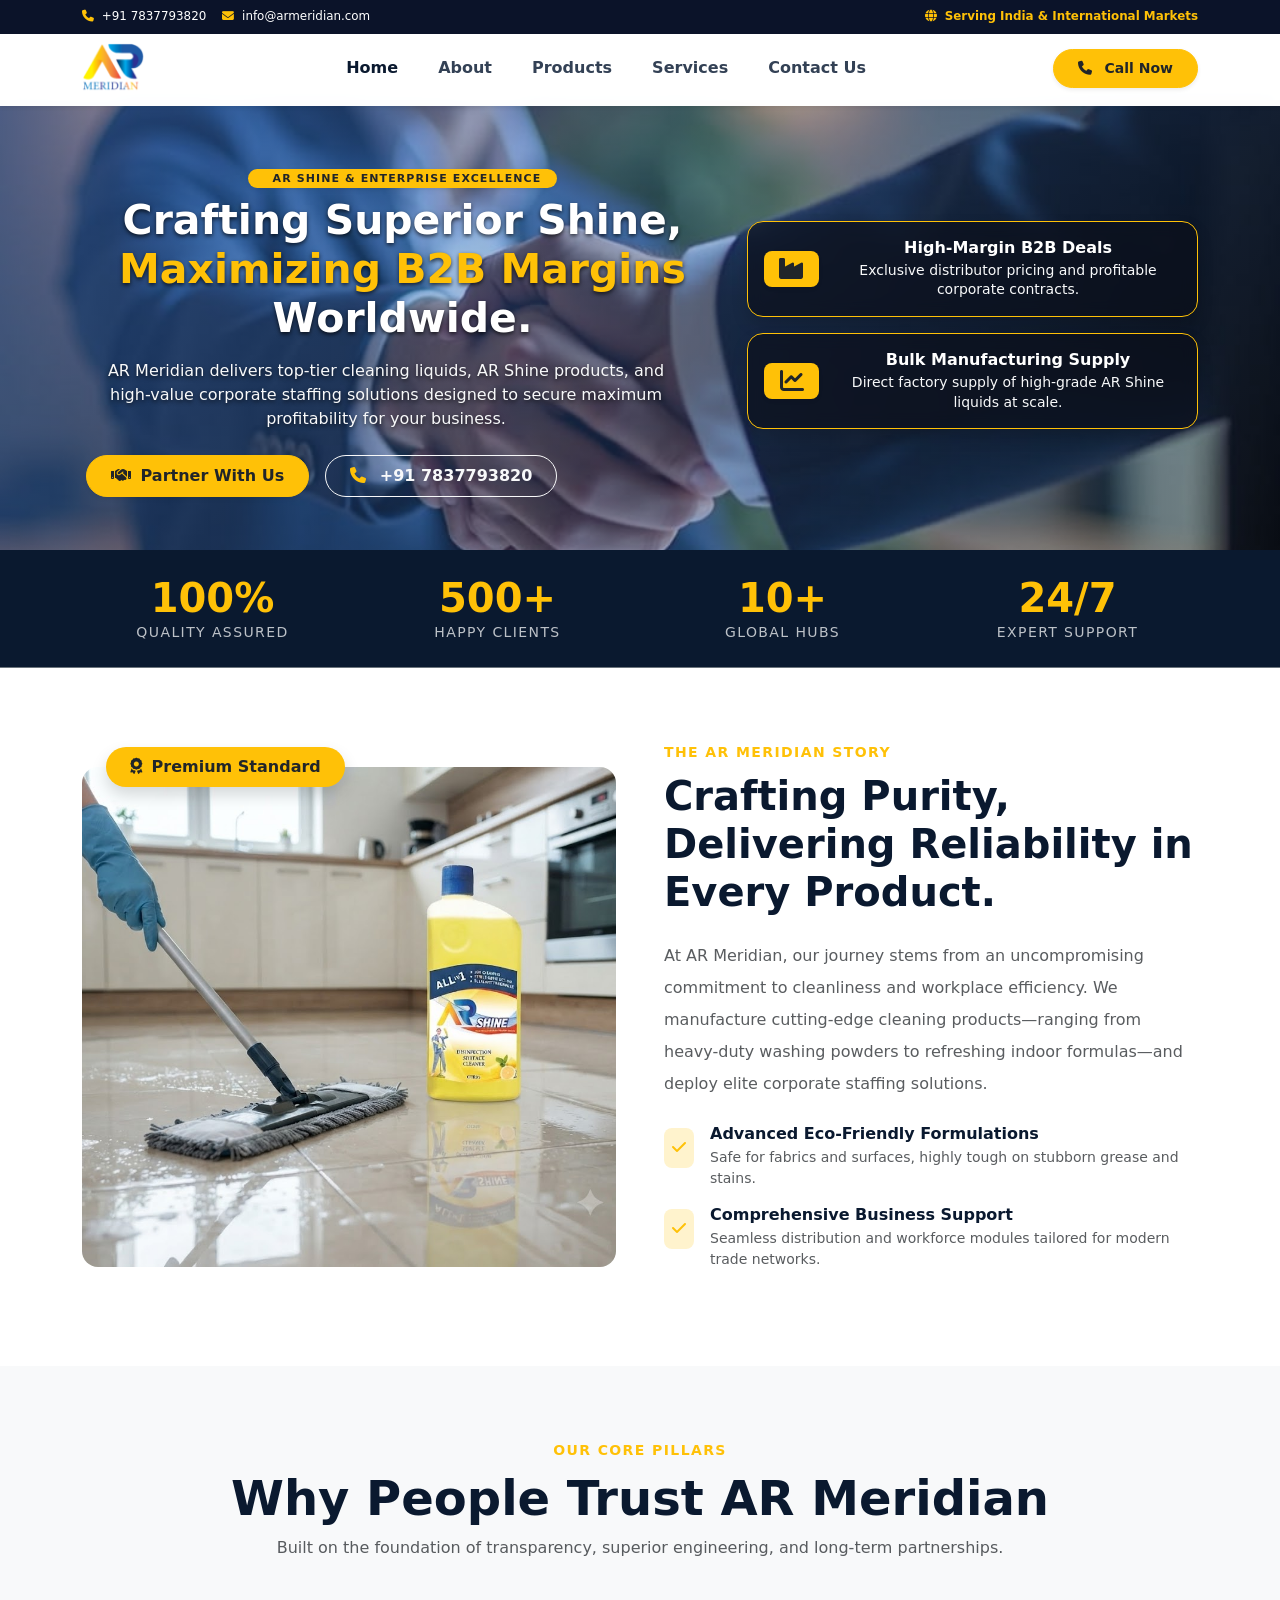
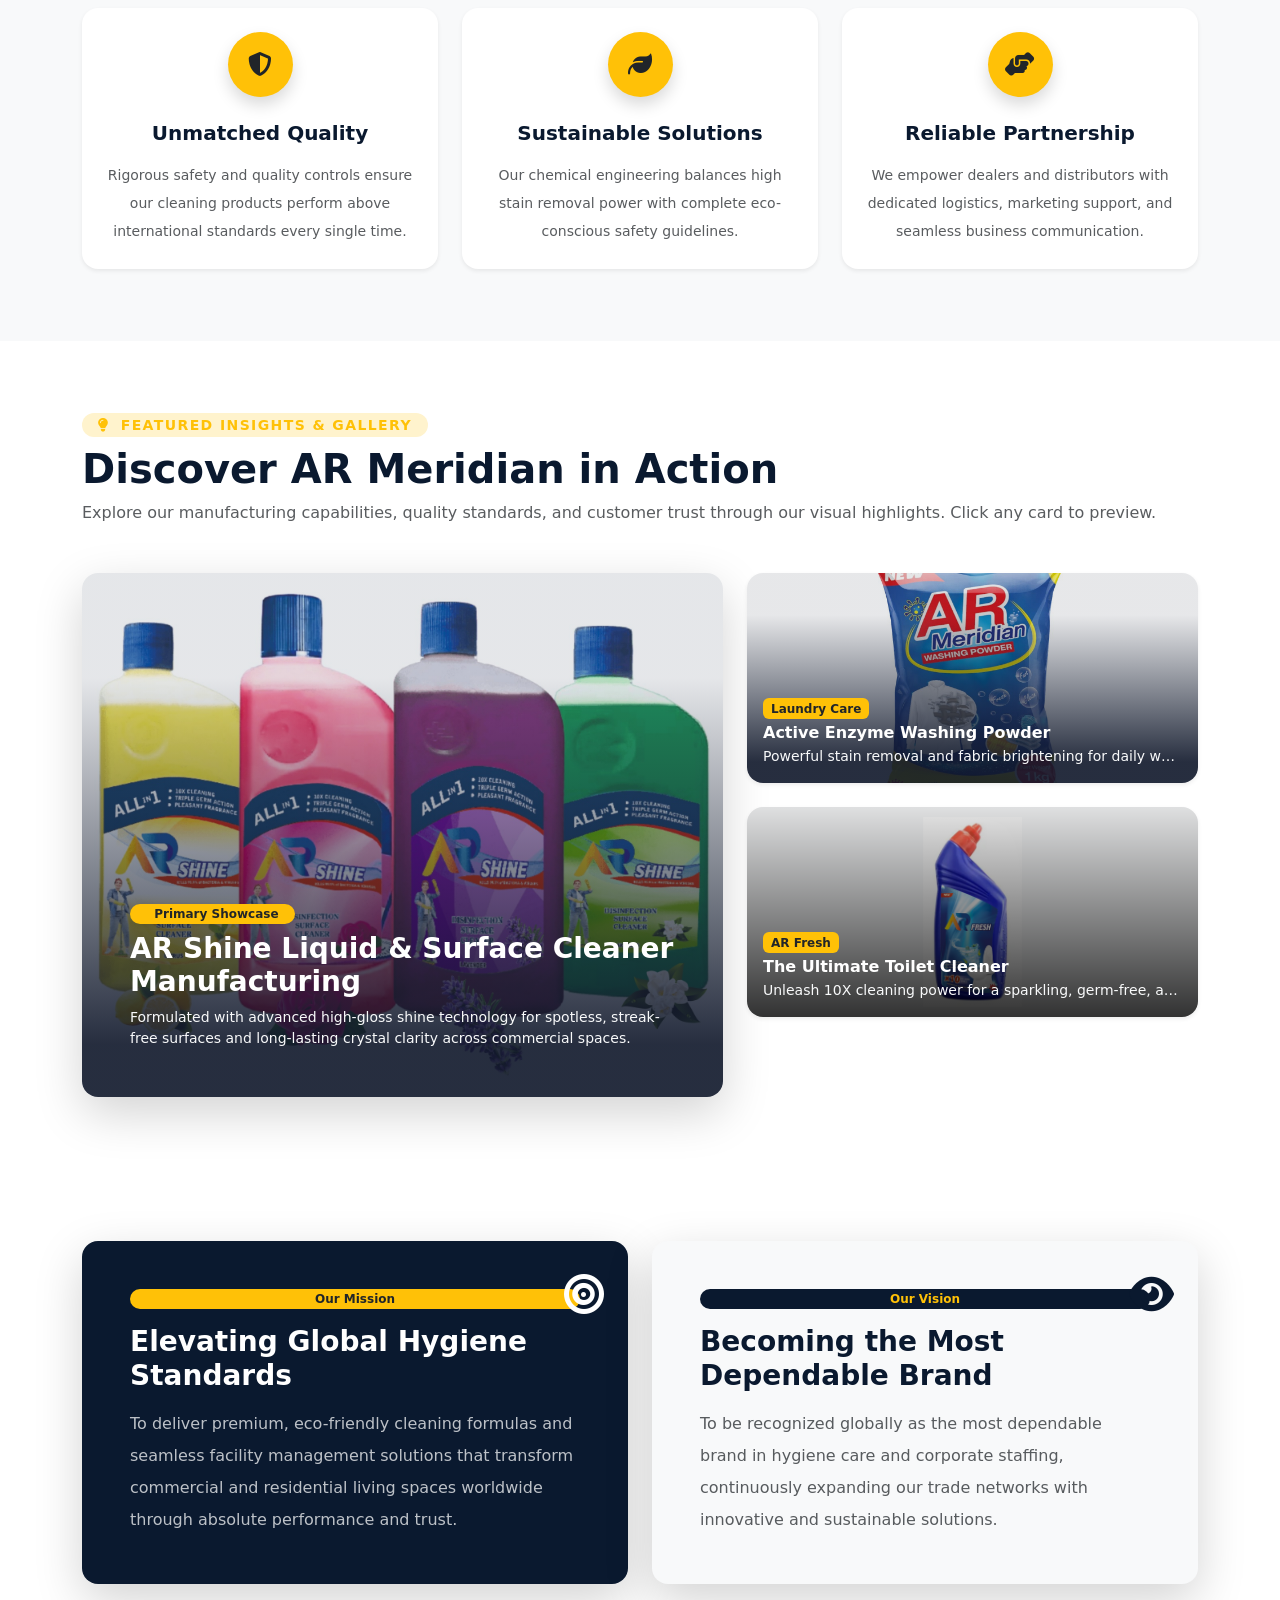
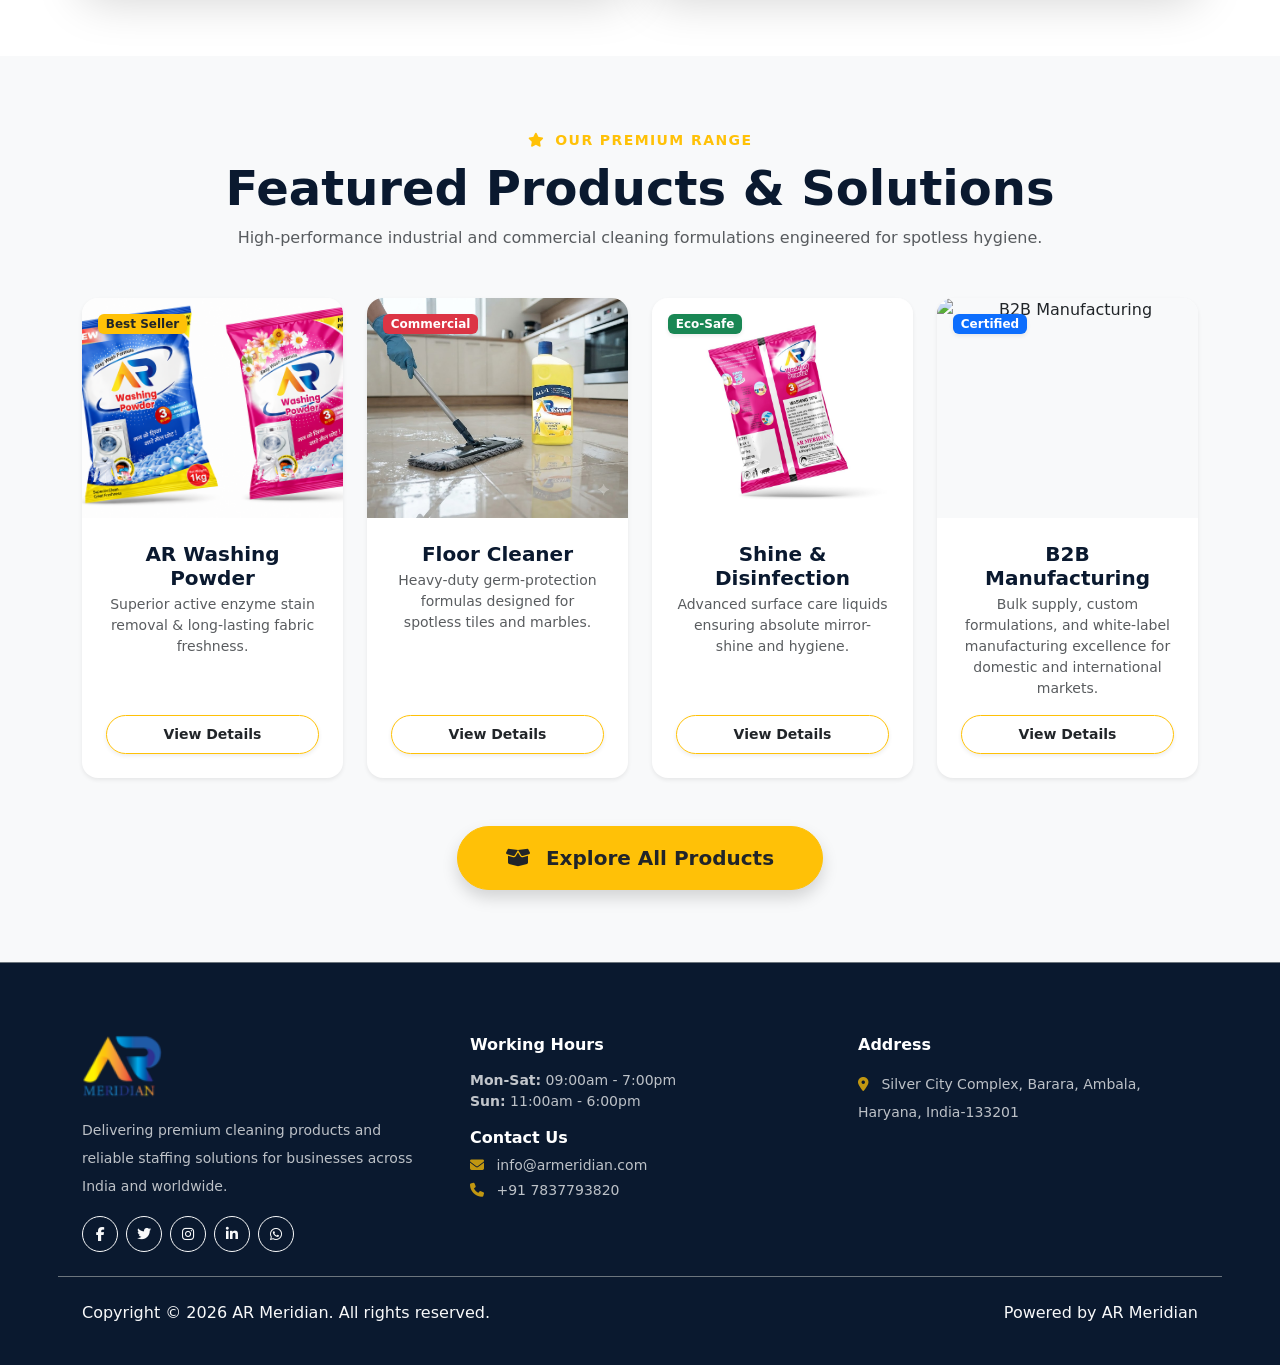
==== commit 2c724c1e: "somethign cgnges in every page" ====
--- a/about.html
+++ b/about.html
@@ -41,58 +41,69 @@
     </div>
 </div>
 
-  <nav class="navbar navbar-expand-lg navbar-light sticky-top shadow-sm">
-        <div class="container">
-            <a class="navbar-brand d-flex align-items-center" href="index.html">
-                <img src="images/logo.png" alt="AR Meridian Logo" class="navbar-logo">
-            </a>
-            <button class="navbar-toggler border-0 shadow-none" type="button" data-bs-toggle="collapse" data-bs-target="#navbarNav">
-                <span class="navbar-toggler-icon"></span>
-            </button>
-            <div class="collapse navbar-collapse justify-content-center" id="navbarNav">
-                <ul class="navbar-nav align-items-lg-center gap-lg-4 mb-2 mb-lg-0 fw-semibold">
-                    <li class="nav-item"><a class="nav-link active" href="index.html">Home</a></li>
-                    <li class="nav-item"><a class="nav-link" href="about.html">About</a></li>
-                    <li class="nav-item"><a class="nav-link" href="product.html">Products</a></li>
-                     <li class="nav-item"><a class="nav-link" href="service.html">Services</a></li>
-                    <li class="nav-item"><a class="nav-link" href="contact.html">Contact Us</a></li>
-                </ul>
-            </div>
-            <!-- Updated Distributor Button for Direct Call -->
-            <div class="d-none d-lg-block">
-                <a href="tel:+917837793820" class="btn btn-warning fw-bold text-dark px-4 py-2 rounded-pill shadow-sm">
+  <nav class="navbar navbar-expand-lg navbar-light fixed-top shadow-sm bg-white">
+    <div class="container">
+        <!-- Brand Logo -->
+        <a class="navbar-brand d-flex align-items-center" href="index.html">
+            <img src="images/logo.png" alt="AR Meridian Logo" class="navbar-logo">
+        </a>
+
+        <!-- Mobile Toggler Button -->
+        <button class="navbar-toggler border-0 shadow-none" type="button" data-bs-toggle="collapse" data-bs-target="#navbarNav" aria-controls="navbarNav" aria-expanded="false" aria-label="Toggle navigation">
+            <span class="navbar-toggler-icon"></span>
+        </button>
+
+        <!-- Navbar Collapse Area -->
+        <div class="collapse navbar-collapse justify-content-between" id="navbarNav">
+            <!-- Center Nav Links -->
+            <ul class="navbar-nav mx-auto align-items-lg-center gap-lg-4 mb-3 mb-lg-0 fw-semibold text-center">
+                <li class="nav-item"><a class="nav-link active" href="index.html">Home</a></li>
+                <li class="nav-item"><a class="nav-link" href="about.html">About</a></li>
+                <li class="nav-item"><a class="nav-link" href="product.html">Products</a></li>
+                <li class="nav-item"><a class="nav-link" href="service.html">Services</a></li>
+                <li class="nav-item"><a class="nav-link" href="contact.html">Contact Us</a></li>
+            </ul>
+
+            <!-- Call Button -->
+            <div class="d-flex justify-content-center align-items-center pb-3 pb-lg-0">
+                <a href="tel:+917837793820" class="btn btn-warning fw-bold text-dark px-4 py-2 rounded-pill shadow-sm" style="font-size: 14px;">
                     <i class="fa-solid fa-phone me-2"></i> Call Now
                 </a>
             </div>
         </div>
-    </nav>
+    </div>
+</nav>
+
 <section class="about-hero position-relative text-white py-4 overflow-hidden">
     <div class="container py-3 position-relative z-2">
         <div class="row align-items-center g-4">
             
-            <div class="col-lg-7 px-lg-3">
-                <span class="badge bg-warning text-dark px-3 py-1.5 rounded-pill fw-bold mb-2 shadow-sm text-uppercase tracking-wider" style="font-size: 12px;">
-                    <i class="fa-solid fa-sparkles me-1"></i> AR Shine & Enterprise Excellence
-                </span>
-                
-                <h1 class="fw-bold mb-3 text-white lh-tight text-shadow" style="font-size: clamp(2rem, 3.8vw, 3.2rem);">
-                    Crafting Superior Shine, <span class="text-warning">Maximizing B2B Margins</span> Worldwide.
-                </h1>
-                
-                <p class="text-light mb-4 fw-normal fs-6 lh-base text-shadow opacity-95" style="max-width: 600px;">
-                    AR Meridian delivers top-tier cleaning liquids, AR Shine products, and high-value corporate staffing solutions designed to secure maximum profitability for your business.
-                </p>
-                
-                <!-- Action Buttons -->
-                <div class="d-flex flex-wrap gap-3">
-                    <a href="index.html#enquiry" class="btn btn-warning fw-bold text-dark px-4 py-2.5 rounded-pill shadow-lg">
-                        <i class="fa-solid fa-handshake me-1"></i> Partner With Us
-                    </a>
-                    <a href="tel:+917837793820" class="btn btn-outline-light fw-bold px-4 py-2.5 rounded-pill">
-                        <i class="fa-solid fa-phone text-warning me-2"></i> +91 7837793820
-                    </a>
-                </div>
-            </div>
+          <div class="col-lg-7 px-lg-3">
+    <!-- Top Badge -->
+    <span class="badge bg-warning text-dark px-3 py-1 rounded-pill fw-bold mb-2 shadow-sm text-uppercase tracking-wider mt-3" style="font-size: 11px;">
+        <i class="fa-solid fa-sparkles me-1"></i> AR Shine & Enterprise Excellence
+    </span>
+    
+    <!-- Main Heading (Balanced Average Size) -->
+    <h1 class="fw-bold mb-3 text-white lh-tight text-shadow" style="font-size: clamp(1.6rem, 3.2vw, 2.6rem);">
+        Crafting Superior Shine, <span class="text-warning">Maximizing B2B Margins</span> Worldwide.
+    </h1>
+    
+    <!-- Subtitle -->
+    <p class="text-light mb-4 fw-normal fs-6 lh-base text-shadow opacity-95" style="max-width: 600px; font-size: 0.95rem;">
+        AR Meridian delivers top-tier cleaning liquids, AR Shine products, and high-value corporate staffing solutions designed to secure maximum profitability for your business.
+    </p>
+    
+    <!-- Action Buttons (Average Size Padding) -->
+    <div class="d-flex flex-wrap gap-3">
+        <a href="index.html#enquiry" class="btn btn-warning fw-bold text-dark px-4 py-2 rounded-pill shadow-sm fs-7">
+            <i class="fa-solid fa-handshake me-1"></i> Partner With Us
+        </a>
+        <a href="tel:+917837793820" class="btn btn-outline-light fw-bold px-4 py-2 rounded-pill fs-7">
+            <i class="fa-solid fa-phone text-warning me-2"></i> +91 7837793820
+        </a>
+    </div>
+</div>
 
             <div class="col-lg-5">
                 <div class="d-flex flex-column gap-3">
@@ -103,8 +114,8 @@
                             <i class="fa-solid fa-industry"></i>
                         </div>
                         <div>
-                              <h4 class="fw-bold text-white mb-0 fs-6">High-Margin B2B Deals</h4>
-                            <p class="text-light small opacity-85 mb-0" style="font-size: 13px;">Exclusive distributor pricing and profitable corporate contracts.</p>
+                              <h4 class="fw-bold text-white mb-1" style="font-size: 1rem;">High-Margin B2B Deals</h4>
+                               <p class="text-light opacity-85 mb-0" style="font-size: 0.875rem; line-height: 1.4;">Exclusive distributor pricing and profitable corporate contracts.</p>
                         
                         </div>
                     </div>
@@ -115,8 +126,8 @@
                             <i class="fa-solid fa-chart-line"></i>
                         </div>
                         <div>
-                              <h4 class="fw-bold text-white mb-0 fs-6">Bulk Manufacturing Supply</h4>
-                            <p class="text-light small opacity-85 mb-0" style="font-size: 13px;">Direct factory supply of high-grade AR Shine liquids at scale.</p>
+                              <h4 class="fw-bold text-white mb-1" style="font-size: 1rem;">Bulk Manufacturing Supply</h4>
+                               <p class="text-light opacity-85 mb-0" style="font-size: 0.875rem; line-height: 1.4;">Direct factory supply of high-grade AR Shine liquids at scale.</p>
                     
                         </div>
                     </div>
@@ -300,7 +311,7 @@
         
 <div class="bento-card small-card position-relative rounded-4 overflow-hidden shadow-sm cursor-pointer" onclick="updatePreview(2)" style="height: 210px; background-color: #f8f9fa;"> <!-- Card background added -->
    
-    <img src="images/arfresh.jpg" alt="AR Fresh X10 Disinfectant Toilet Cleaner" class="w-100 h-100 card-img" style="object-fit: contain; object-position: center; padding: 10px;">
+    <img src="images/arfresh.jpg" alt="A R Fresh X10 Disinfectant Toilet Cleaner" class="w-100 h-100 card-img" style="object-fit: contain; object-position: center; padding: 10px;">
     
     <div class="position-absolute top-0 start-0 w-100 h-100 card-gradient" style="background: linear-gradient(to bottom, rgba(0,0,0,0.1) 0%, rgba(0,0,0,0.8) 100%);"></div>
     
@@ -455,7 +466,7 @@
                     <p class="text-light small lh-lg opacity-75 mb-3">
                         Delivering premium cleaning products and reliable staffing solutions for businesses across India and worldwide.
                     </p>
-                    <!-- Clickable & Styled Social Media Icons -->
+                       <!-- Clickable & Styled Social Media Icons -->
                     <div class="d-flex gap-2">
                         <a href="https://facebook.com" target="_blank" class="btn btn-outline-light btn-sm rounded-circle d-flex align-items-center justify-content-center" style="width: 36px; height: 36px;" title="Facebook">
                             <i class="fa-brands fa-facebook-f"></i>
@@ -463,6 +474,15 @@
                         <a href="https://twitter.com" target="_blank" class="btn btn-outline-light btn-sm rounded-circle d-flex align-items-center justify-content-center" style="width: 36px; height: 36px;" title="Twitter">
                             <i class="fa-brands fa-twitter"></i>
                         </a>
+                        <a href="https://www.instagram.com/ar.meridian?igsi=bXpoYWhxM3Q3Z3gy" target="_blank" class="btn btn-outline-light btn-sm rounded-circle d-flex align-items-center justify-content-center" style="width: 36px; height: 36px;" title="Instagram">
+                        <i class="fa-brands fa-instagram"></i>
+                         </a>
+    
+                     <a href="https://www.linkedin.com/company/ar-meridian/" target="_blank" class="btn btn-outline-light btn-sm rounded-circle d-flex align-items-center justify-content-center" style="width: 36px; height: 36px;" title="LinkedIn">
+                      <i class="fa-brands fa-linkedin-in"></i></a>
+    
+                  <a href="https://wa.me/91XXXXXXXXXX" target="_blank" class="btn btn-outline-light btn-sm rounded-circle d-flex align-items-center justify-content-center" style="width: 36px; height: 36px;" title="WhatsApp">
+                      <i class="fa-brands fa-whatsapp"></i></a>
                     </div>
                 </div>
                 <div class="col-lg-4">
--- a/css/style.css
+++ b/css/style.css
@@ -14,7 +14,6 @@
     font-family: system-ui, -apple-system, "Segoe UI", Roboto, Helvetica, Arial, sans-serif;
     color: #334155;
     background-color: #f8fafc;
-    /* Top-bar aur Navbar ki combined height ke mutabiq padding */
     padding-top: 100px; 
 }
 
@@ -39,7 +38,6 @@
     letter-spacing: 0.1em;
 }
 
-/* Top Bar Styling & Fixing */
 .top-bar {
     background-color: #0b1329; 
     font-size: 0.85rem;
@@ -106,7 +104,6 @@
     background: linear-gradient(180deg, rgba(15,23,42,0.1) 20%, rgba(15,23,42,0.9) 90%);
 }
 
-/* Navbar Styling & Fixing */
 .navbar {
     background-color: rgba(255, 255, 255, 0.98) !important;
     backdrop-filter: blur(10px);
@@ -128,7 +125,6 @@
     color: var(--primary-color) !important;
 }
 
-/* Responsive Navbar Logo */
 .navbar-logo {
     height: 50px;         
     width: auto;
@@ -140,7 +136,6 @@
     z-index: 1060 !important;
 }
 
-/* Bounce and Pulse Animation */
 @keyframes bounce-pulse {
     0%, 100% {
         transform: translateY(0) scale(1);
@@ -155,7 +150,6 @@
     display: inline-block;
 }
 /* Hero Section */
-/* Hero Video Styling */
 .hero-video-section {
     min-height: 78vh !important; 
 }
@@ -165,6 +159,19 @@
     width: 100%;
     height: 100%;
     filter: brightness(0.75);  
+}
+
+@media (min-width: 768px) {
+    .hero-video-section {
+        min-height: 70vh;
+    }
+}
+
+/* Desktops ke liye */
+@media (min-width: 992px) {
+    .hero-video-section {
+        min-height: 78vh !important;
+    }
 }
 
 .light-watercolor-section {
@@ -176,24 +183,32 @@
     background-position: center;
 }
 
-/* Scroll Reveal Animation Styles */
-.scroll-reveal {
-    opacity: 0;
-    transform: translateY(40px);
-    transition: opacity 0.8s cubic-bezier(0.16, 1, 0.3, 1), transform 0.8s cubic-bezier(0.16, 1, 0.3, 1);
-    will-change: opacity, transform;
-}
-
-.scroll-reveal.active {
-    opacity: 1;
-    transform: translateY(0);
-}
 
 .about-hero {
-    min-height: 50vh;
-    background: linear-gradient(135deg, rgba(62, 128, 228, 0.4), rgba(7, 19, 37, 0.20)), url('/images/aboutbanner.jpg');
+    width: 100%;
+    min-height: 40vh; 
+    background: linear-gradient(135deg, rgba(62, 128, 228, 0.5), rgba(7, 19, 37, 0.3)), url('/images/aboutbanner.jpg');
     background-size: cover;
-    background-position: center;
+    background-position: center center;
+    background-repeat: no-repeat;
+    display: flex;
+    align-items: center;
+    justify-content: center;
+    text-align: center;
+}
+
+/* Tablets aur Medium Screens ke liye */
+@media (min-width: 768px) {
+    .about-hero {
+        min-height: 45vh;
+    }
+}
+
+/* Desktops ke liye */
+@media (min-width: 992px) {
+    .about-hero {
+        min-height: 50vh;
+    }
 }
 
 /* Team Image Zoom Effect on Hover */
@@ -206,9 +221,67 @@
 }
 
 /* contactus*/
-/* High-End Rich Contact Banner Styling */
+/* High-End Rich Contact Banner Styling - Fully Responsive */
 .contact-hero-banner {
-    background: linear-gradient(135deg, rgba(29, 74, 141, 0.75), rgba(15, 23, 42, 0.65)), url('/images/contactbanner.avif');
+    background: linear-gradient(135deg, rgba(29, 74, 141, 0.8), rgba(15, 23, 42, 0.7)), url('/images/contactbanner.avif');
     background-size: cover;
-    background-position: center;
-}+    background-position: center center;
+    background-repeat: no-repeat;
+    width: 100%;
+    min-height: 350px; 
+    display: flex;
+    align-items: center;
+    justify-content: center;
+}
+
+@media (min-width: 768px) {
+    .contact-hero-banner {
+        min-height: 450px;
+    }
+}
+
+/*service*/
+  .service-img-wrapper img {
+        transition: transform 0.5s ease;
+    }
+    .service-img-wrapper:hover img {
+        transform: scale(1.05);
+    }
+    .btn-outline-dark:hover {
+        background-color: #ffc107 !important;
+        border-color: #ffc107 !important;
+        color: #000 !important;
+        transform: translateY(-2px);
+    }
+    .custom-accordion .accordion-button:not(.collapsed) {
+        background-color: #fffaf0;
+        color: #000 !important;
+        box-shadow: none;
+    }
+    .custom-accordion .accordion-button:focus {
+        box-shadow: none;
+        border-color: rgba(0,0,0,.125);
+    }
+
+/*product*/
+ .service-img-wrapper img {
+        transition: transform 0.5s ease;
+    }
+    .service-img-wrapper:hover img {
+        transform: scale(1.05);
+    }
+    .btn-outline-dark:hover {
+        background-color: #ffc107 !important;
+        border-color: #ffc107 !important;
+        color: #000 !important;
+        transform: translateY(-2px);
+    }
+    .custom-accordion .accordion-button:not(.collapsed) {
+        background-color: #fffaf0;
+        color: #000 !important;
+        box-shadow: none;
+    }
+    .custom-accordion .accordion-button:focus {
+        box-shadow: none;
+        border-color: rgba(0,0,0,.125);
+    }
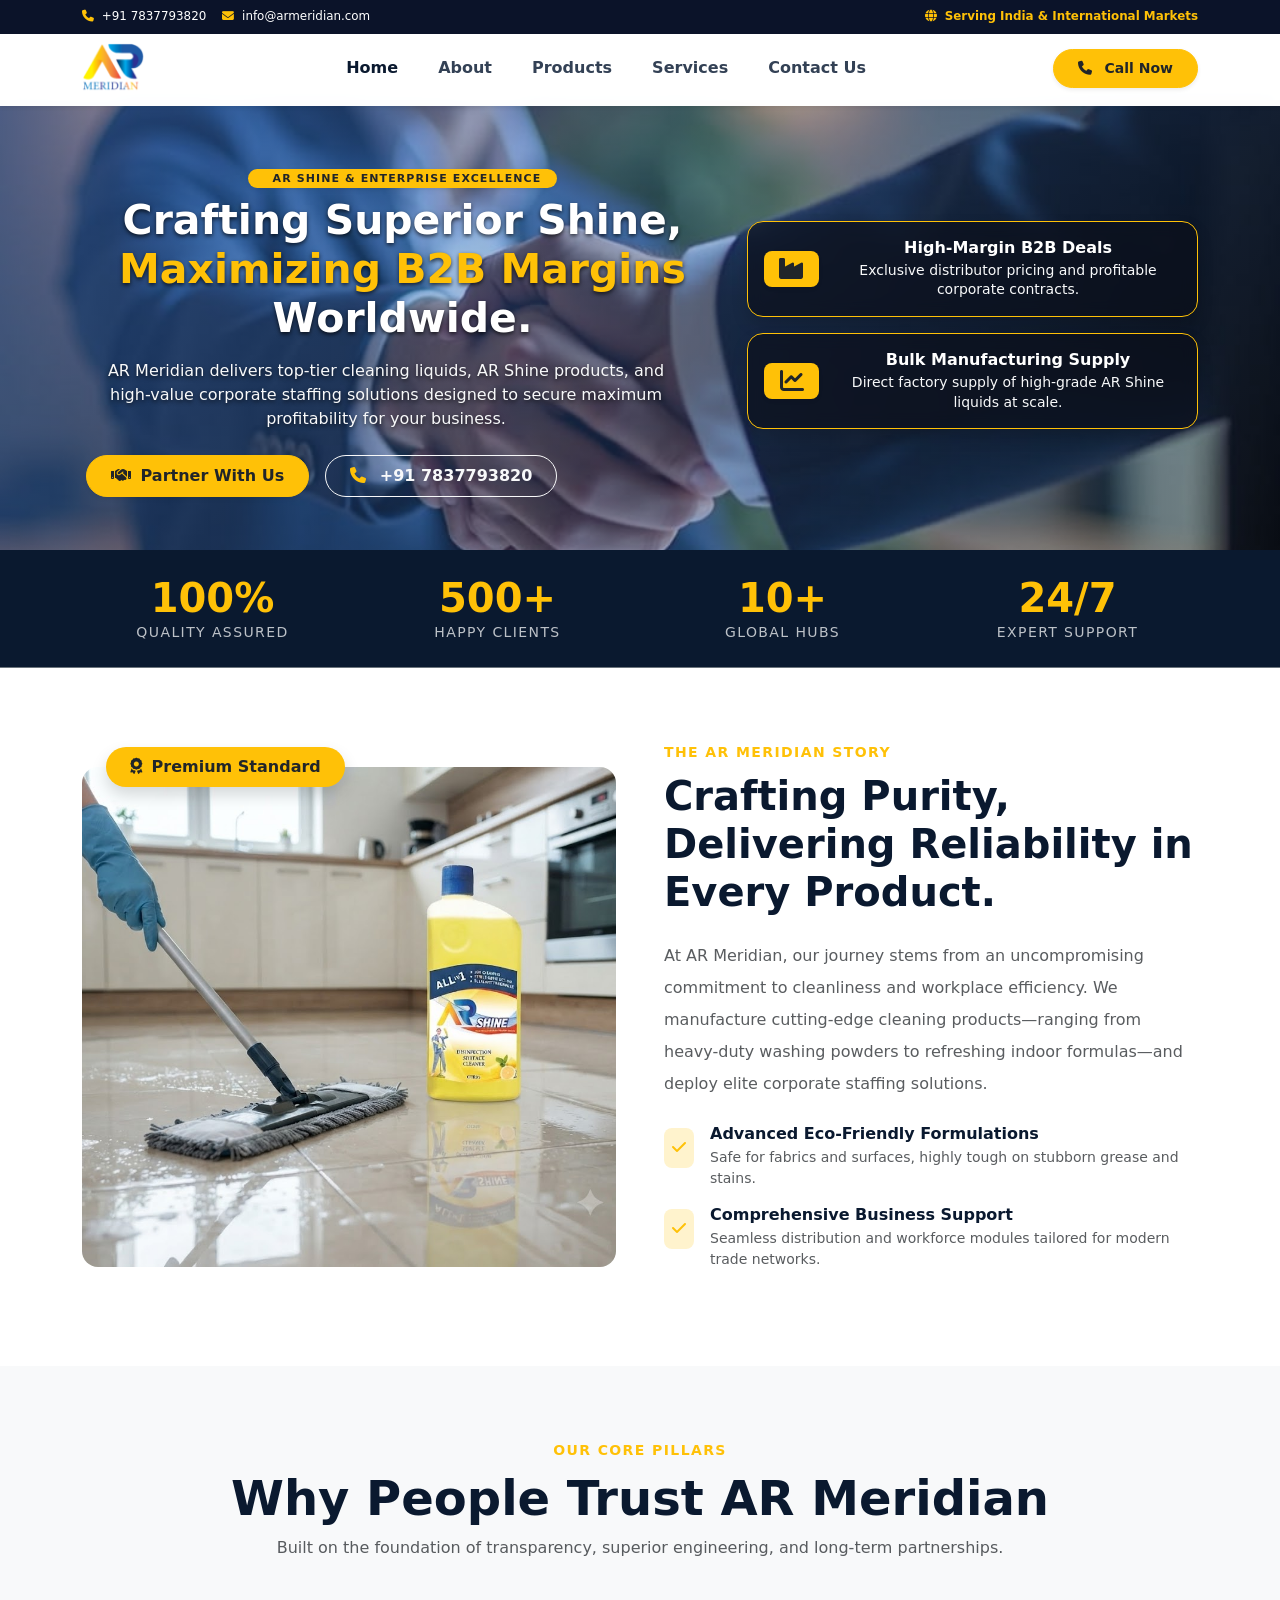
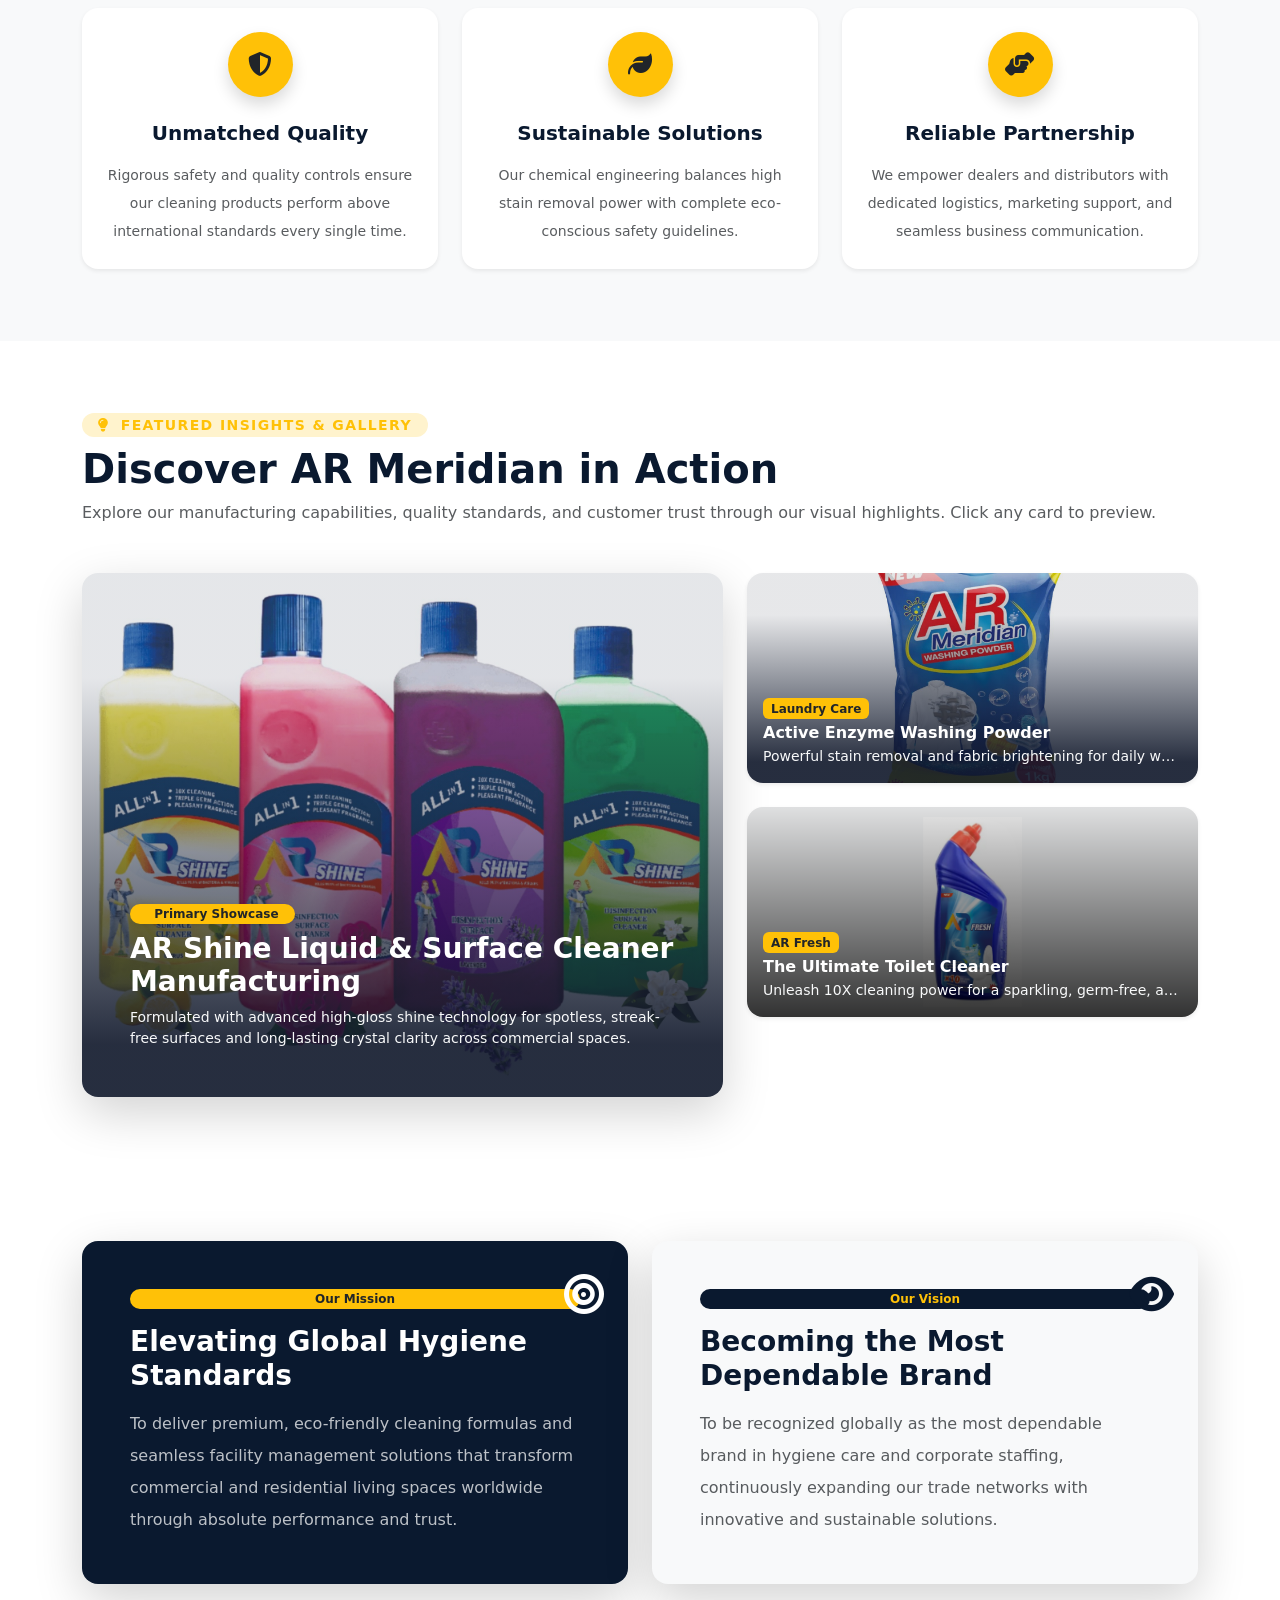
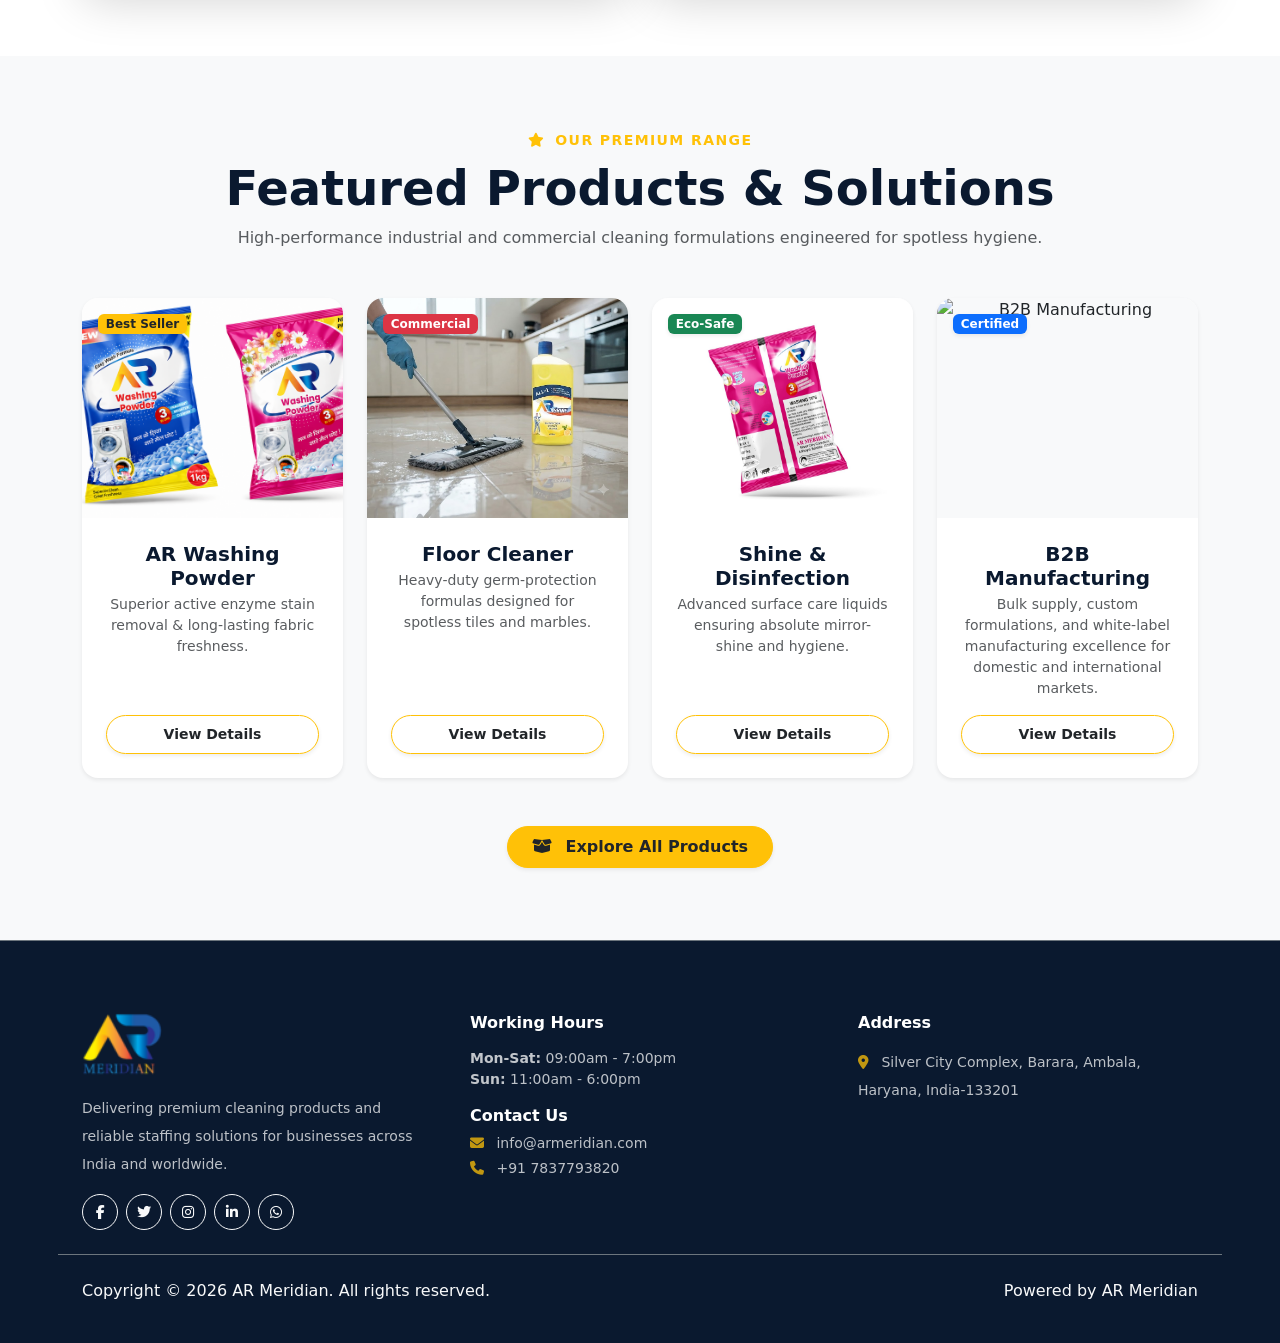
==== commit be86718a: "something chnge in every page" ====
--- a/about.html
+++ b/about.html
@@ -168,7 +168,7 @@
         </div>
     </div>
 </section>
-    <!-- 3. Who We Are: Split Bento-Grid Style -->
+    <!--Who We Are-->
     <section class="py-5 bg-white">
         <div class="container py-4">
             <div class="row align-items-center g-5">
@@ -292,11 +292,8 @@
     </div>
 </div>
 
-            <!-- Right Stacked Cards Column -->
-            <div class="col-lg-5 d-flex flex-column gap-4">
-            
-     
-<div class="bento-card small-card position-relative rounded-4 overflow-hidden shadow-sm cursor-pointer" onclick="updatePreview(1)" style="height: 210px;">
+        <div class="col-lg-5 d-flex flex-column gap-4">
+    <div class="bento-card small-card position-relative rounded-4 overflow-hidden shadow-sm cursor-pointer" onclick="updatePreview(1)" style="height: 210px;">
 
     <img src="images/AR washing.jpeg" alt="Washing Powder" class="w-100 h-100 object-fit-cover card-img">
     <div class="position-absolute top-0 start-0 w-100 h-100 card-gradient"></div>
@@ -315,7 +312,6 @@
     
     <div class="position-absolute top-0 start-0 w-100 h-100 card-gradient" style="background: linear-gradient(to bottom, rgba(0,0,0,0.1) 0%, rgba(0,0,0,0.8) 100%);"></div>
     
-    <!-- टेक्स्ट कंटेंट -->
     <div class="position-absolute bottom-0 start-0 w-100 p-3 text-white z-2">
         <span class="badge bg-warning text-dark fw-bold mb-1 px-2 py-0.5 small">AR Fresh</span>
         <h4 class="h6 fw-bold text-white mb-1">The Ultimate Toilet Cleaner</h4>
@@ -356,7 +352,7 @@
             </div>
         </div>
     </section>
-    <!-- 6. Featured Products Section (Perfect Image Fit) -->
+
 <section class="py-5 bg-light">
     <div class="container py-4">
         <div class="text-center max-w-700 mx-auto mb-5 scroll-reveal">
@@ -447,9 +443,8 @@
 
         <!-- Bottom Action -->
         <div class="text-center mt-5">
-            <a href="product.html" class="btn btn-warning btn-lg fw-bold text-dark px-5 py-3 shadow rounded-pill">
-                <i class="fa-solid fa-box-open me-2"></i> Explore All Products
-            </a>
+           <a href="product.html" class="btn btn-warning fw-bold text-dark px-4 py-2 shadow-sm rounded-pill fs-7">
+            <i class="fa-solid fa-box-open me-2"></i> Explore All Products </a>
         </div>
     </div>
 </section>
--- a/css/style.css
+++ b/css/style.css
@@ -197,7 +197,6 @@
     text-align: center;
 }
 
-/* Tablets aur Medium Screens ke liye */
 @media (min-width: 768px) {
     .about-hero {
         min-height: 45vh;
@@ -211,7 +210,6 @@
     }
 }
 
-/* Team Image Zoom Effect on Hover */
 .team-img {
     transition: transform 0.4s ease;
 }
@@ -284,4 +282,58 @@
     .custom-accordion .accordion-button:focus {
         box-shadow: none;
         border-color: rgba(0,0,0,.125);
-    }+    }
+
+    /* --- Slide-in Scroll Animations Setup --- */
+.reveal-left, .reveal-right, .reveal-up {
+    opacity: 0;
+    transition: all 0.9s cubic-bezier(0.16, 1, 0.3, 1);
+}
+
+.reveal-left {
+    transform: translateX(-60px);
+}
+
+.reveal-right {
+    transform: translateX(60px);
+}
+
+.reveal-up {
+    transform: translateY(40px);
+}
+
+/* Active class jab element viewport mein aayega (Intersection Observer ya scroll ke zariye) */
+.reveal-left.active, .reveal-right.active, .reveal-up.active {
+    opacity: 1;
+    transform: translate(0, 0);
+}
+
+/* --- Premium Image & Card Hover Effects --- */
+.service-img-wrapper {
+    transition: transform 0.4s ease, box-shadow 0.4s ease;
+}
+
+.service-img-wrapper:hover {
+    transform: translateY(-5px);
+    box-shadow: 0 12px 25px rgba(0, 0, 0, 0.1) !important;
+}
+
+.product-img {
+    transition: transform 0.6s cubic-bezier(0.25, 1, 0.5, 1);
+}
+
+.service-img-wrapper:hover .product-img {
+    transform: scale(1.05); /* Image smooth zoom on hover */
+}
+
+/* --- Custom Button Hover Style --- */
+.custom-hover-btn {
+    transition: all 0.3s ease;
+}
+
+.custom-hover-btn:hover {
+    background-color: #111;
+    color: #fff;
+    border-color: #111;
+    transform: translateX(4px);
+}
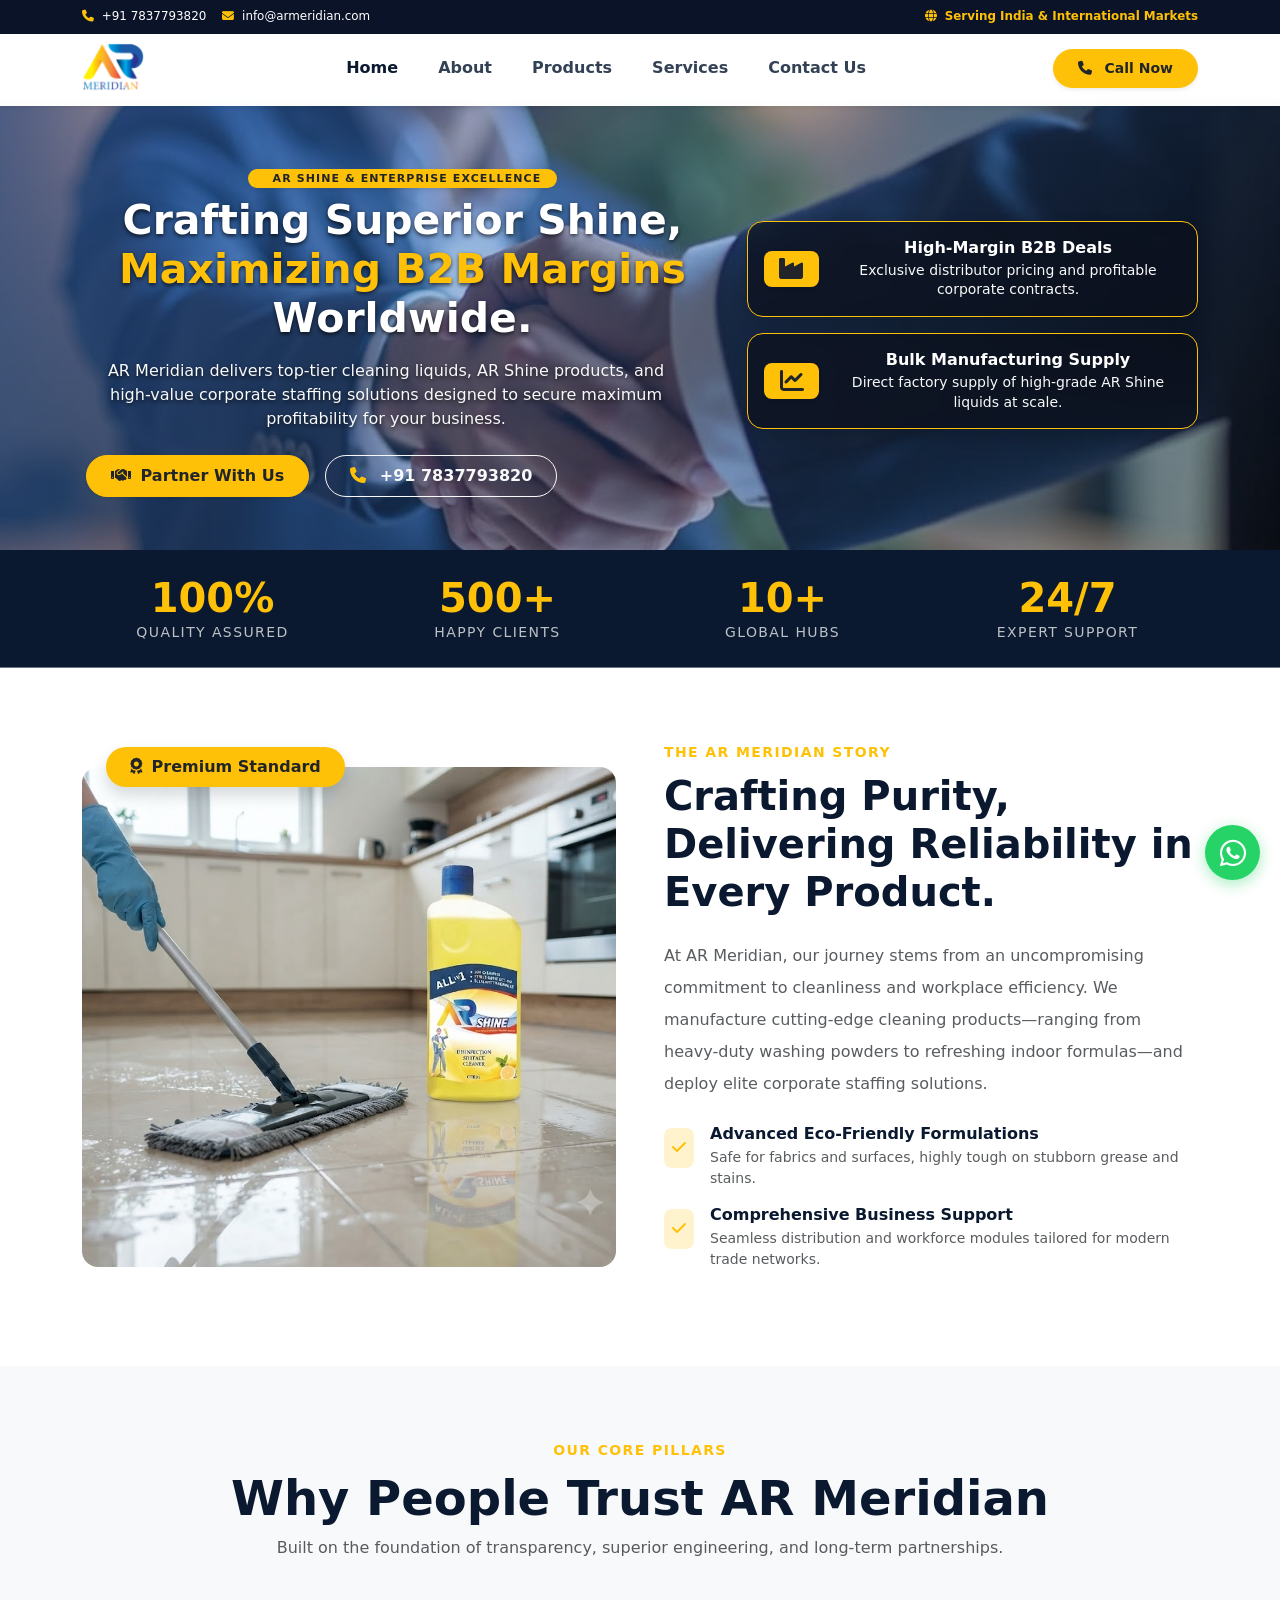
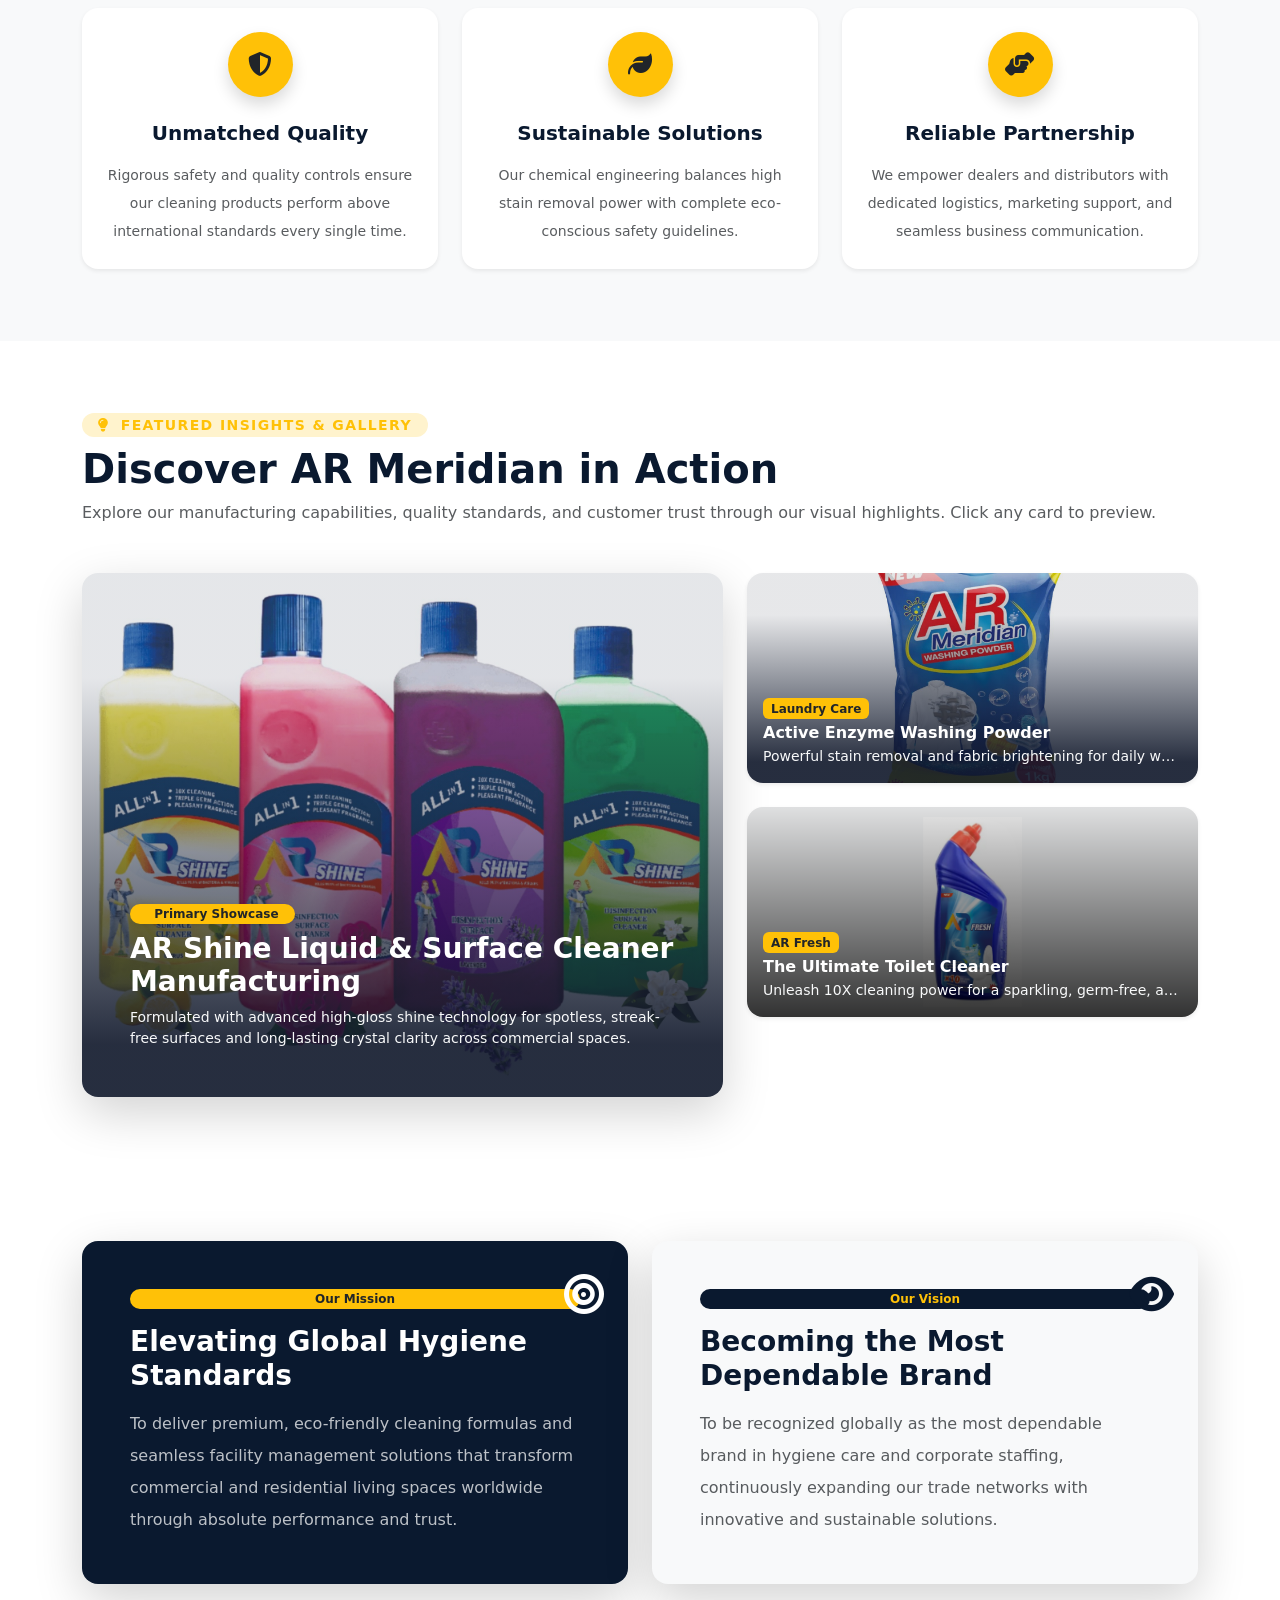
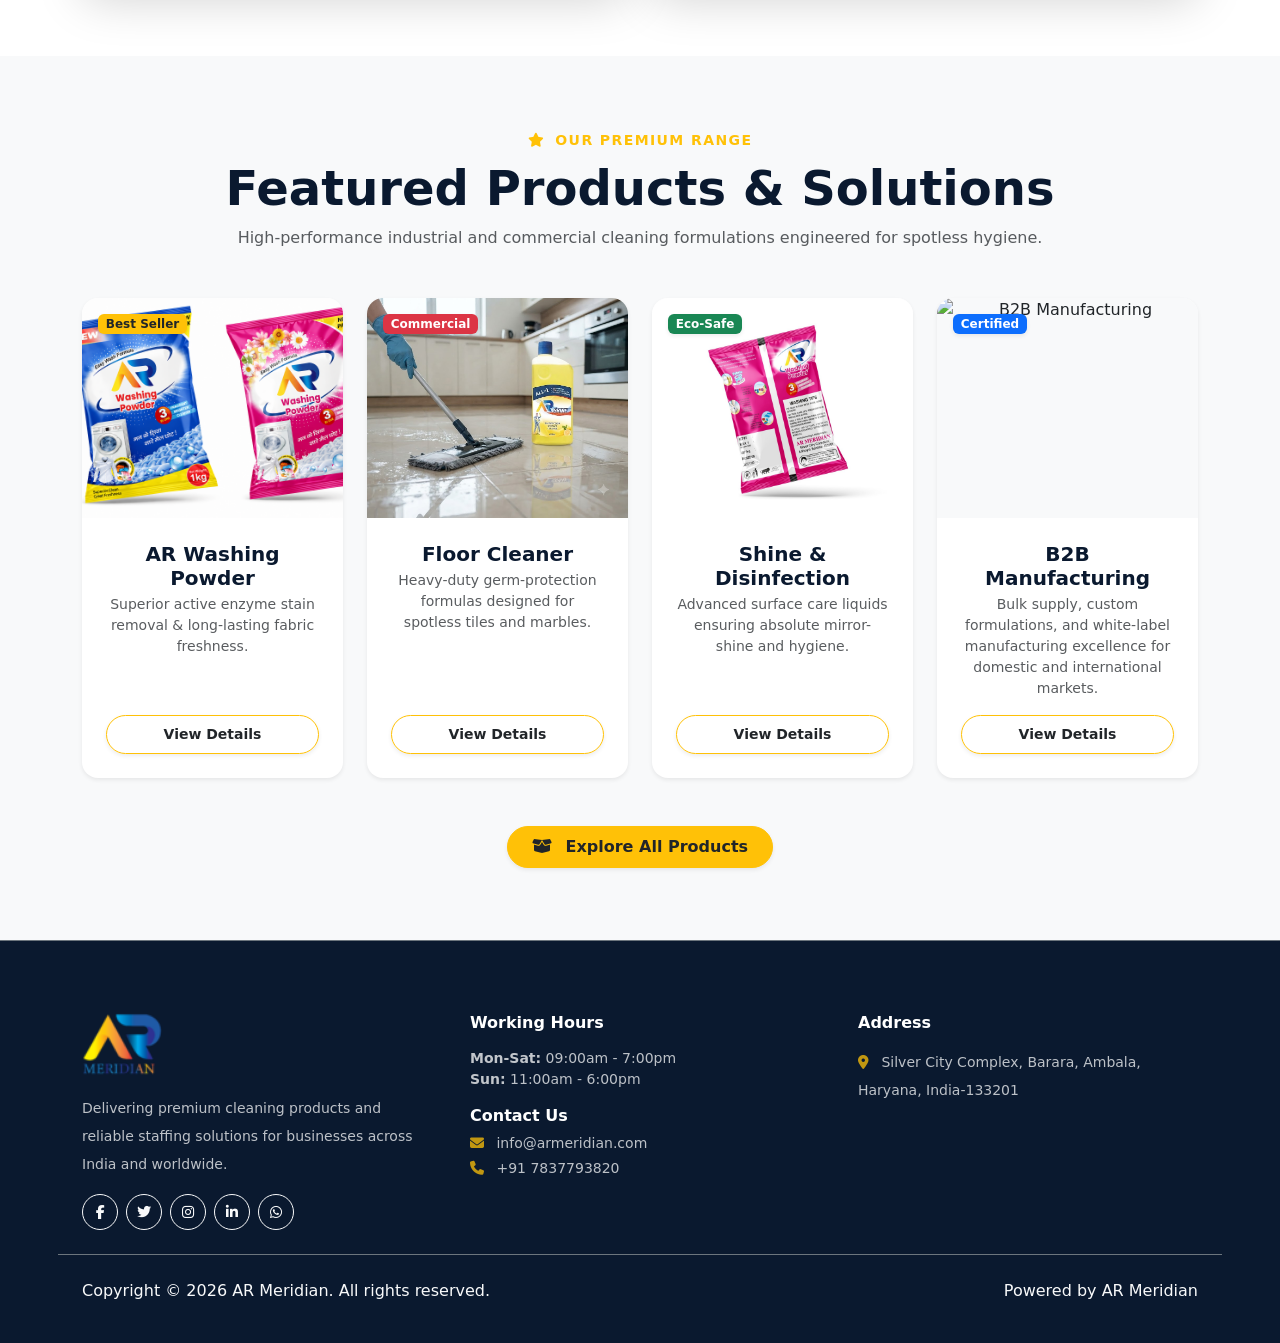
==== commit a869f369: "whatsapp widged added" ====
--- a/about.html
+++ b/about.html
@@ -520,5 +520,16 @@
     <script src="https://cdn.jsdelivr.net/npm/bootstrap@5.3.2/dist/js/bootstrap.bundle.min.js"></script>
     <!-- Custom JS -->
     <script src="/js/script.js"></script>
+       <!-- Floating WhatsApp Chat Button -->
+<div class="whatsapp-float">
+    <a href="https://wa.me/917837793820?text=Hello%20AR%20Meridian,%20I%20want%20to%20know%20more%20about%20your%20cleaning%20products%20and%20distributorship." 
+       target="_blank" 
+       class="whatsapp-btn" 
+       title="Chat with us on WhatsApp"
+       aria-label="Chat with us on WhatsApp">
+        <i class="fa-brands fa-whatsapp"></i>
+        <span class="whatsapp-tooltip">Chat with us!</span>
+    </a>
+</div>
 </body>
 </html>
--- a/css/style.css
+++ b/css/style.css
@@ -336,4 +336,95 @@
     color: #fff;
     border-color: #111;
     transform: translateX(4px);
+}
+
+/*whatsapp*/
+/* --- Responsive Floating WhatsApp Button --- */
+.whatsapp-float {
+    position: fixed;
+    bottom: 20px;
+    right: 20px;
+    z-index: 9999;
+}
+
+.whatsapp-btn {
+    display: flex;
+    align-items: center;
+    justify-content: center;
+    width: 55px;
+    height: 55px;
+    background-color: #25d366;
+    color: #ffffff;
+    border-radius: 50%;
+    text-decoration: none;
+    font-size: 30px;
+    box-shadow: 0 4px 15px rgba(37, 211, 102, 0.4);
+    transition: all 0.3s cubic-bezier(0.16, 1, 0.3, 1);
+    position: relative;
+}
+
+/* Hover Effect (Desktop) */
+.whatsapp-btn:hover {
+    background-color: #22bf5b;
+    color: #ffffff;
+    transform: scale(1.08);
+    box-shadow: 0 6px 20px rgba(37, 211, 102, 0.6);
+}
+
+/* Pulsing Animation */
+@keyframes whatsapp-pulse {
+    0% {
+        box-shadow: 0 0 0 0 rgba(37, 211, 102, 0.6);
+    }
+    70% {
+        box-shadow: 0 0 0 14px rgba(37, 211, 102, 0);
+    }
+    100% {
+        box-shadow: 0 0 0 0 rgba(37, 211, 102, 0);
+    }
+}
+
+.whatsapp-btn {
+    animation: whatsapp-pulse 2s infinite;
+}
+
+/* Tooltip Text */
+.whatsapp-tooltip {
+    position: absolute;
+    right: 65px;
+    background-color: #ffffff;
+    color: #333333;
+    padding: 5px 10px;
+    border-radius: 20px;
+    font-size: 12px;
+    font-weight: 600;
+    box-shadow: 0 3px 10px rgba(0, 0, 0, 0.1);
+    white-space: nowrap;
+    opacity: 0;
+    visibility: hidden;
+    transition: all 0.3s ease;
+}
+
+.whatsapp-btn:hover .whatsapp-tooltip {
+    opacity: 1;
+    visibility: visible;
+    right: 70px;
+}
+
+/* --- Mobile Responsiveness Adjustments --- */
+@media (max-width: 576px) {
+    .whatsapp-float {
+        bottom: 15px;
+        right: 15px;
+    }
+    
+    .whatsapp-btn {
+        width: 50px;
+        height: 50px;
+        font-size: 26px; 
+    }
+    
+    .whatsapp-tooltip {
+        display: none !important;
+    }
 }
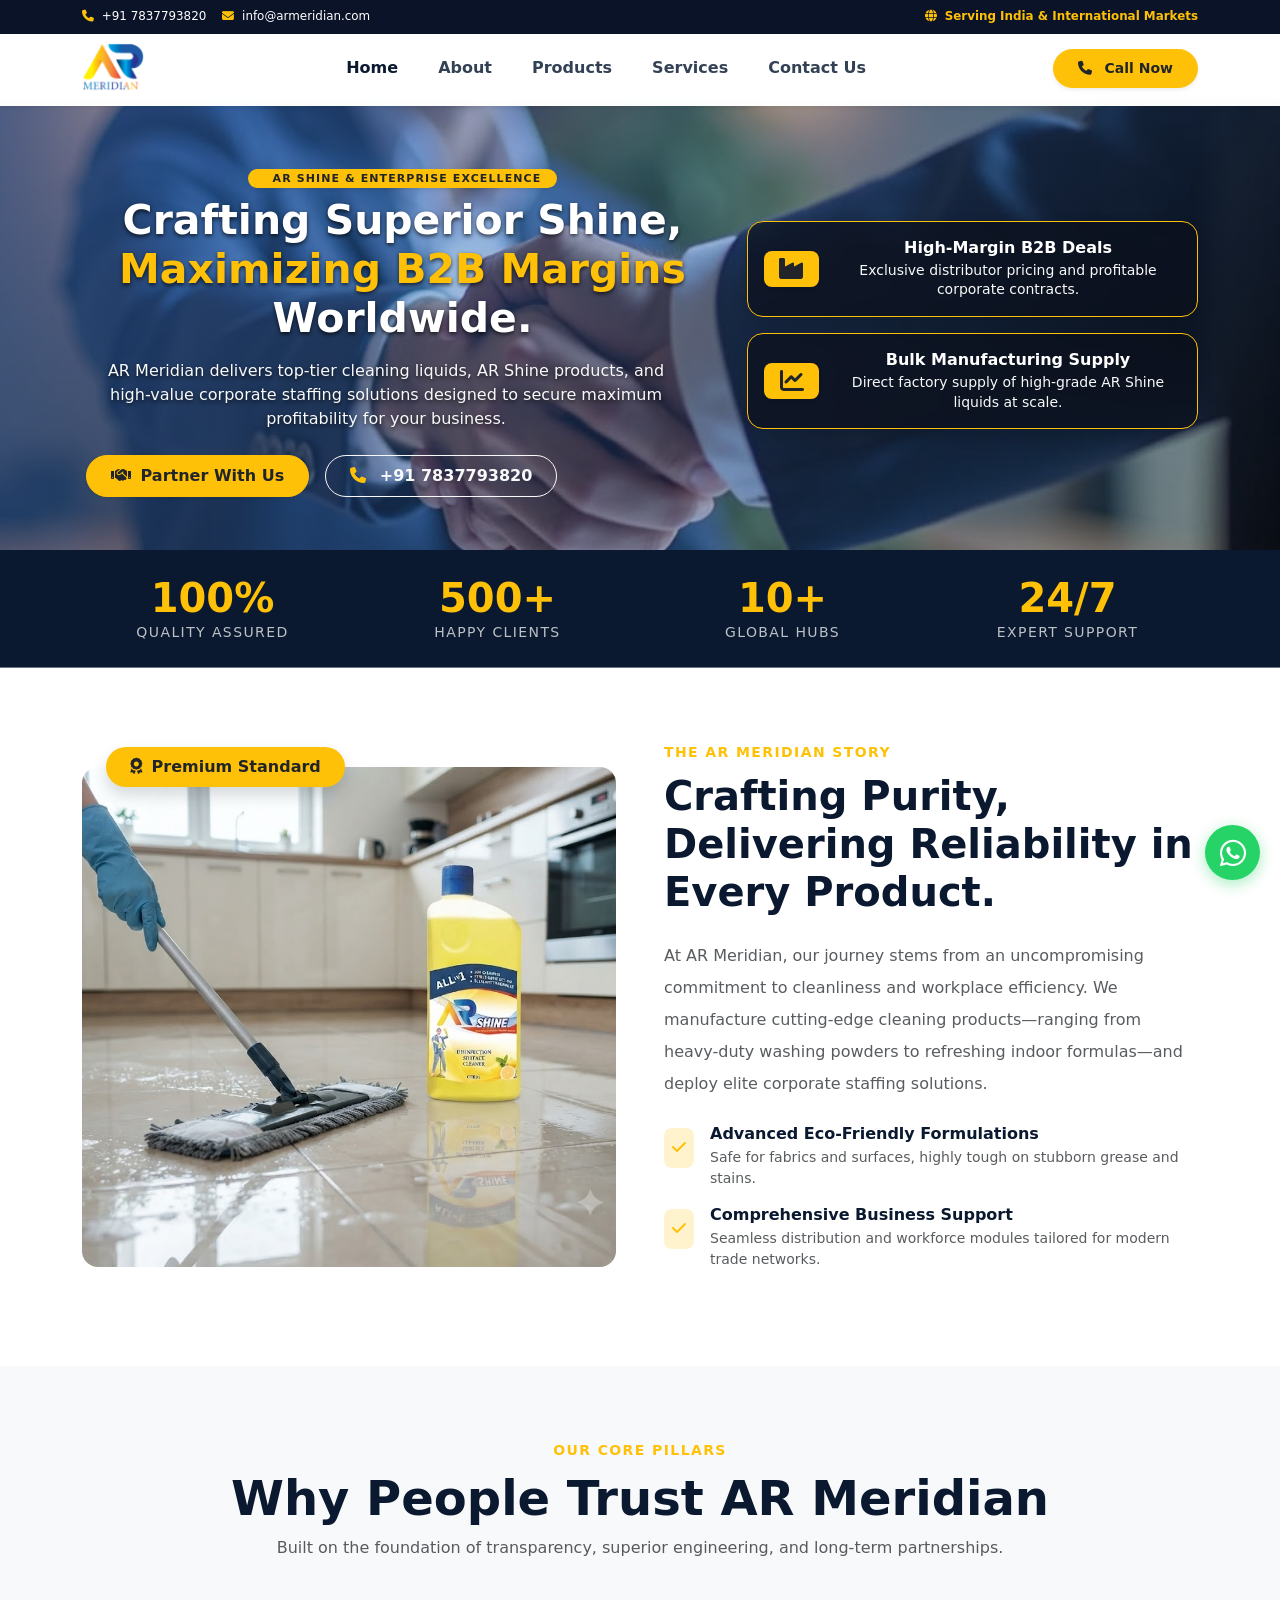
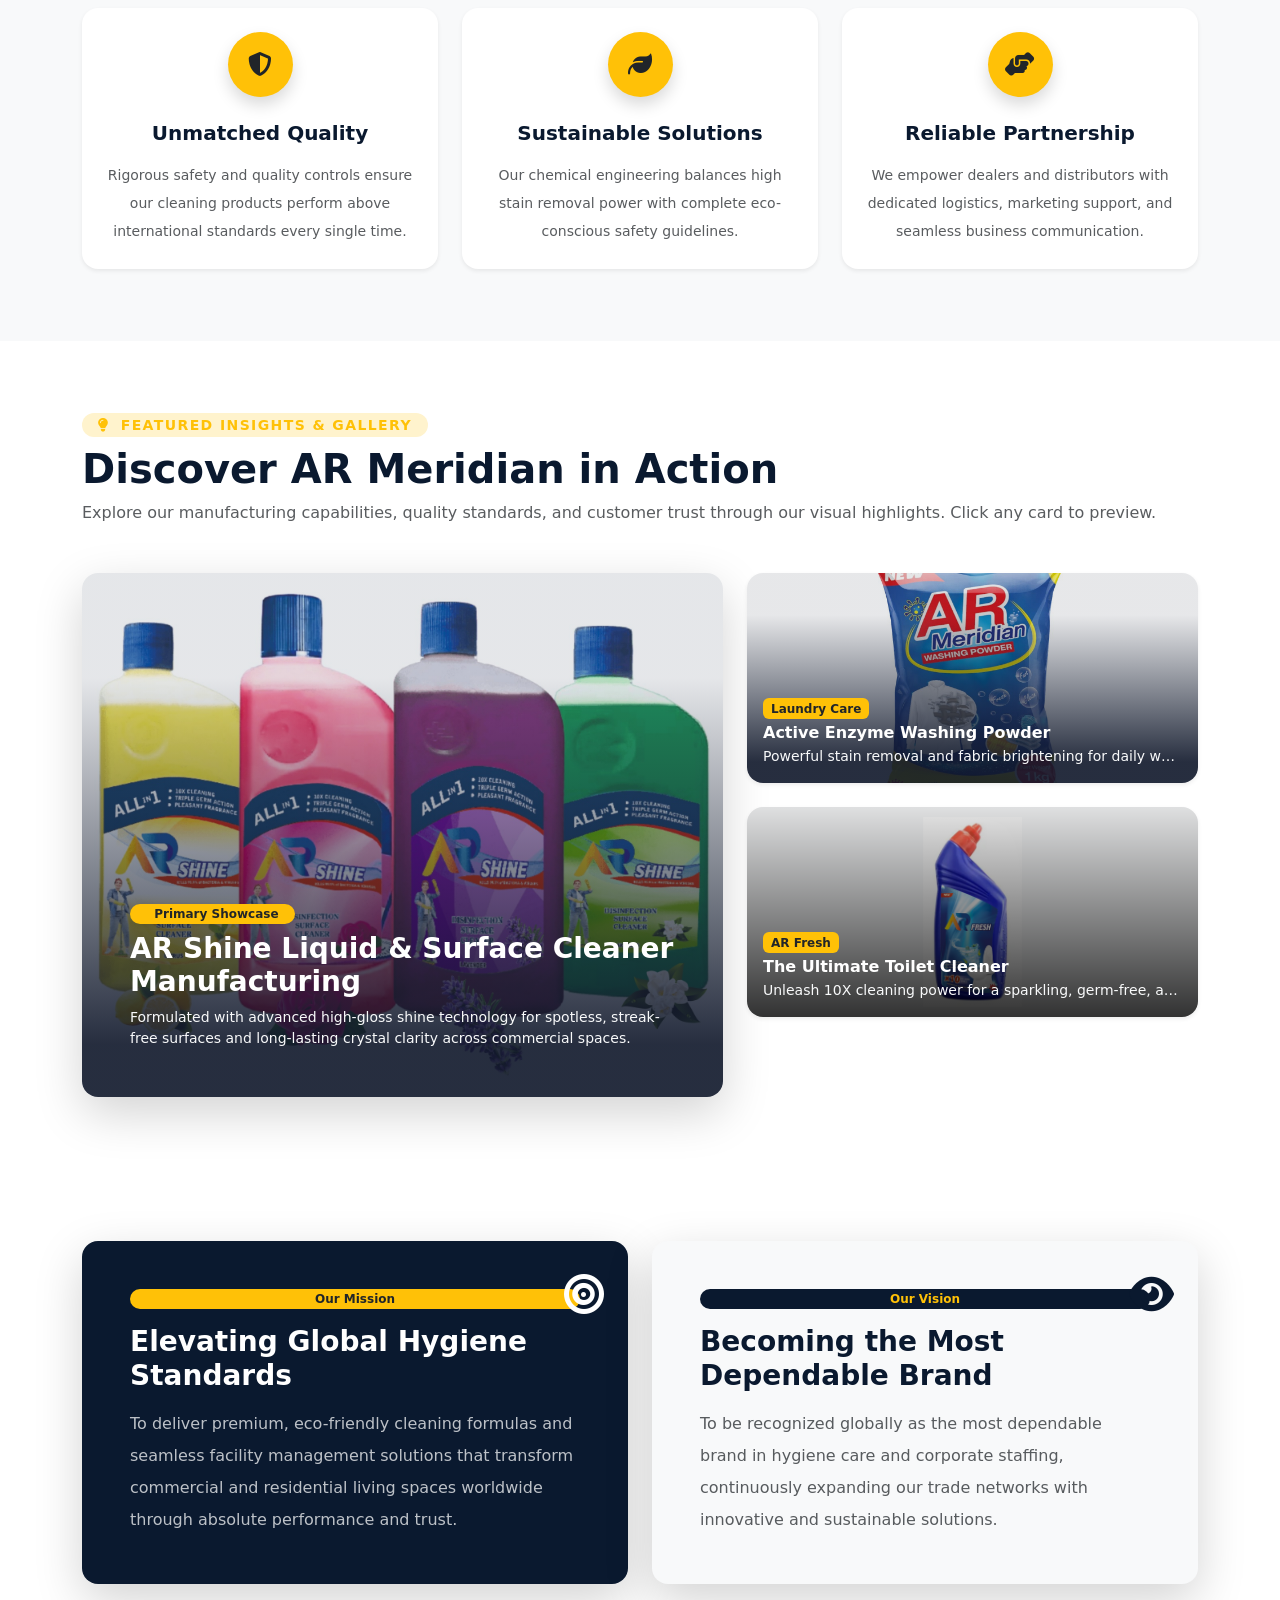
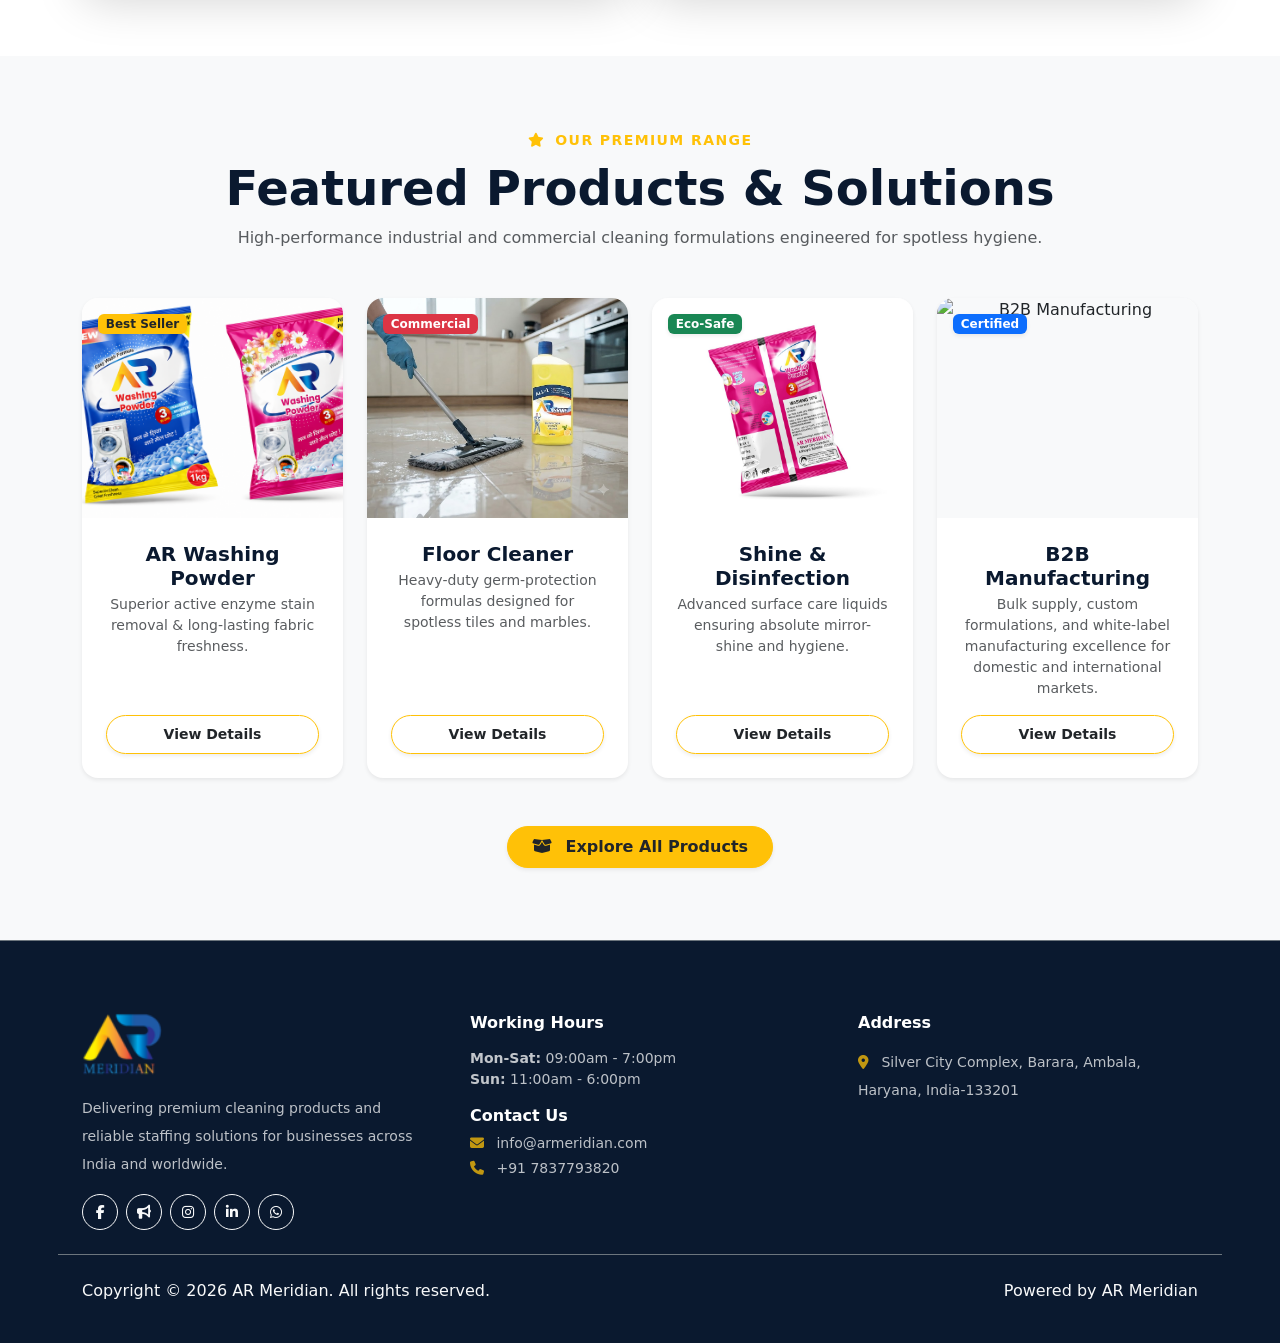
==== commit 9105c373: "something chnges" ====
--- a/about.html
+++ b/about.html
@@ -4,18 +4,32 @@
     <meta charset="UTF-8">
     <meta name="viewport" content="width=device-width, initial-scale=1.0">
     <title>AR Meridian | Best Cleaning Products & Washing Powder Manufacturer</title>
+    
+    <!-- Primary SEO Meta Tags -->
     <meta name="description" content="AR Meridian is a leading manufacturer of high-quality washing powders, floor cleaners, and cleaning solutions in Ambala, India.">
-   <meta name="keywords" content="washing powder manufacturer, cleaning products supplier, AR Meridian">
+    <meta name="keywords" content="washing powder manufacturer, cleaning products supplier, floor cleaner, AR Meridian, Ambala">
+    <meta name="author" content="AR Meridian">
+    
+    <!-- Open Graph / Social Media Meta Tags (WhatsApp, Facebook, LinkedIn Preview) -->
+    <meta property="og:title" content="AR Meridian | Best Cleaning Products & Washing Powder Manufacturer">
+    <meta property="og:description" content="AR Meridian is a leading manufacturer of high-quality washing powders, floor cleaners, and cleaning solutions in Ambala, India.">
+    <meta property="og:image" content="images/logo.png">
+    <meta property="og:type" content="website">
+
     <!-- Bootstrap 5 CSS CDN -->
     <link href="https://cdn.jsdelivr.net/npm/bootstrap@5.3.2/dist/css/bootstrap.min.css" rel="stylesheet">
+    
     <!-- FontAwesome Icons -->
     <link rel="stylesheet" href="https://cdnjs.cloudflare.com/ajax/libs/font-awesome/6.4.0/css/all.min.css">
+    
     <!-- Custom CSS -->
     <link rel="stylesheet" href="/css/style.css">
+    
     <!-- EmailJS Browser SDK -->
-<script type="text/javascript" src="https://cdn.jsdelivr.net/npm/@emailjs/browser@3/dist/email.min.js"></script>
-<script src="https://cdn.jsdelivr.net/npm/bootstrap@5.3.2/dist/js/bootstrap.bundle.min.js"></script>
+    <script type="text/javascript" src="https://cdn.jsdelivr.net/npm/@emailjs/browser@3/dist/email.min.js"></script>
+    <script src="https://cdn.jsdelivr.net/npm/bootstrap@5.3.2/dist/js/bootstrap.bundle.min.js"></script>
 </head>
+
 <body>
 <div class="top-bar text-white py-2 px-3">
     <div class="container d-flex flex-column flex-lg-row justify-content-between align-items-center text-center text-lg-start gap-2">
@@ -463,12 +477,13 @@
                     </p>
                        <!-- Clickable & Styled Social Media Icons -->
                     <div class="d-flex gap-2">
-                        <a href="https://facebook.com" target="_blank" class="btn btn-outline-light btn-sm rounded-circle d-flex align-items-center justify-content-center" style="width: 36px; height: 36px;" title="Facebook">
+                        <a href="https://www.facebook.com/Jobocian" target="_blank" class="btn btn-outline-light btn-sm rounded-circle d-flex align-items-center justify-content-center" style="width: 36px; height: 36px;" title="Facebook">
                             <i class="fa-brands fa-facebook-f"></i>
                         </a>
-                        <a href="https://twitter.com" target="_blank" class="btn btn-outline-light btn-sm rounded-circle d-flex align-items-center justify-content-center" style="width: 36px; height: 36px;" title="Twitter">
-                            <i class="fa-brands fa-twitter"></i>
-                        </a>
+                        <!-- WhatsApp Channel Icon (With Megaphone Icon) -->
+<a href="https://www.whatsapp.com/channel/0029VaBgTJWDjiOWhowbI03p" target="_blank" class="btn btn-outline-light btn-sm rounded-circle d-flex align-items-center justify-content-center" style="width: 36px; height: 36px;" title="AR Meridian WhatsApp Channel">
+    <i class="fa-solid fa-bullhorn"></i>
+</a>
                         <a href="https://www.instagram.com/ar.meridian?igsi=bXpoYWhxM3Q3Z3gy" target="_blank" class="btn btn-outline-light btn-sm rounded-circle d-flex align-items-center justify-content-center" style="width: 36px; height: 36px;" title="Instagram">
                         <i class="fa-brands fa-instagram"></i>
                          </a>
@@ -476,7 +491,7 @@
                      <a href="https://www.linkedin.com/company/ar-meridian/" target="_blank" class="btn btn-outline-light btn-sm rounded-circle d-flex align-items-center justify-content-center" style="width: 36px; height: 36px;" title="LinkedIn">
                       <i class="fa-brands fa-linkedin-in"></i></a>
     
-                  <a href="https://wa.me/91XXXXXXXXXX" target="_blank" class="btn btn-outline-light btn-sm rounded-circle d-flex align-items-center justify-content-center" style="width: 36px; height: 36px;" title="WhatsApp">
+                  <a href="https://wa.me/917837793820" target="_blank" class="btn btn-outline-light btn-sm rounded-circle d-flex align-items-center justify-content-center" style="width: 36px; height: 36px;" title="WhatsApp">
                       <i class="fa-brands fa-whatsapp"></i></a>
                     </div>
                 </div>
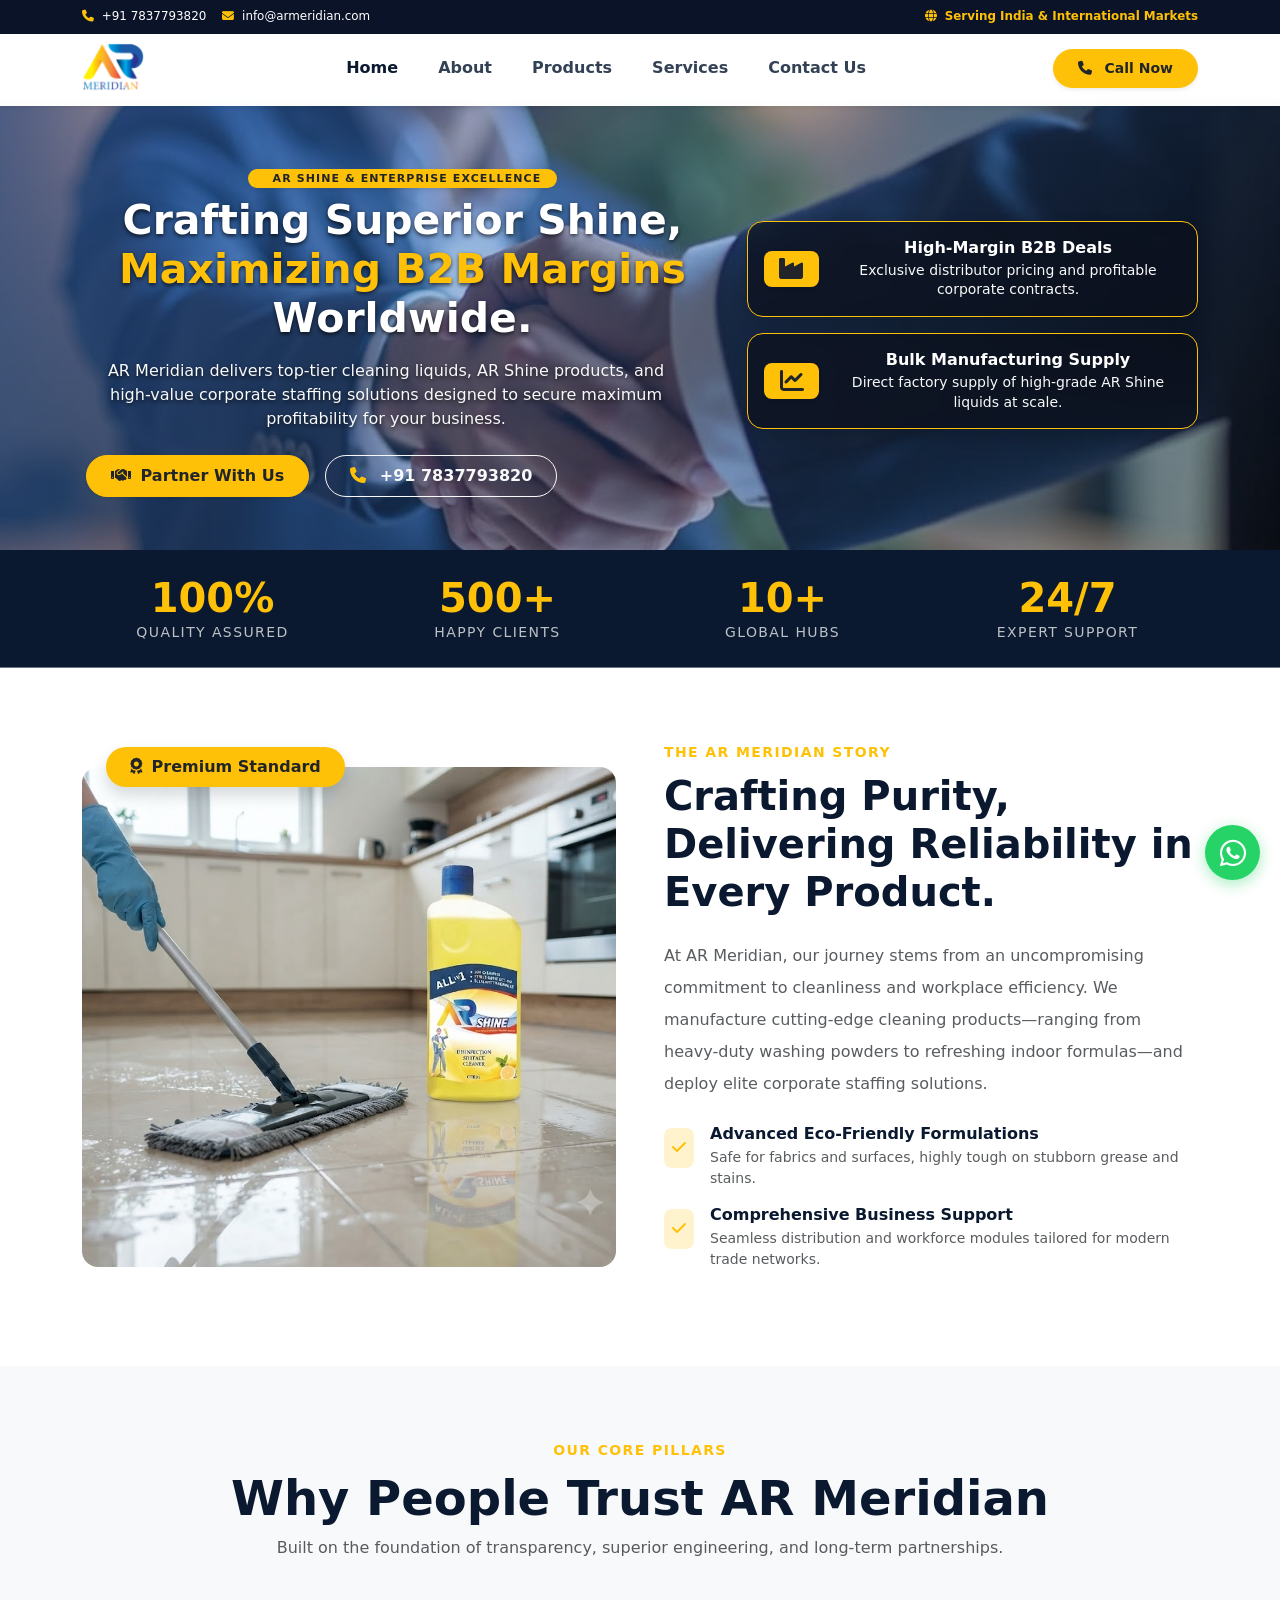
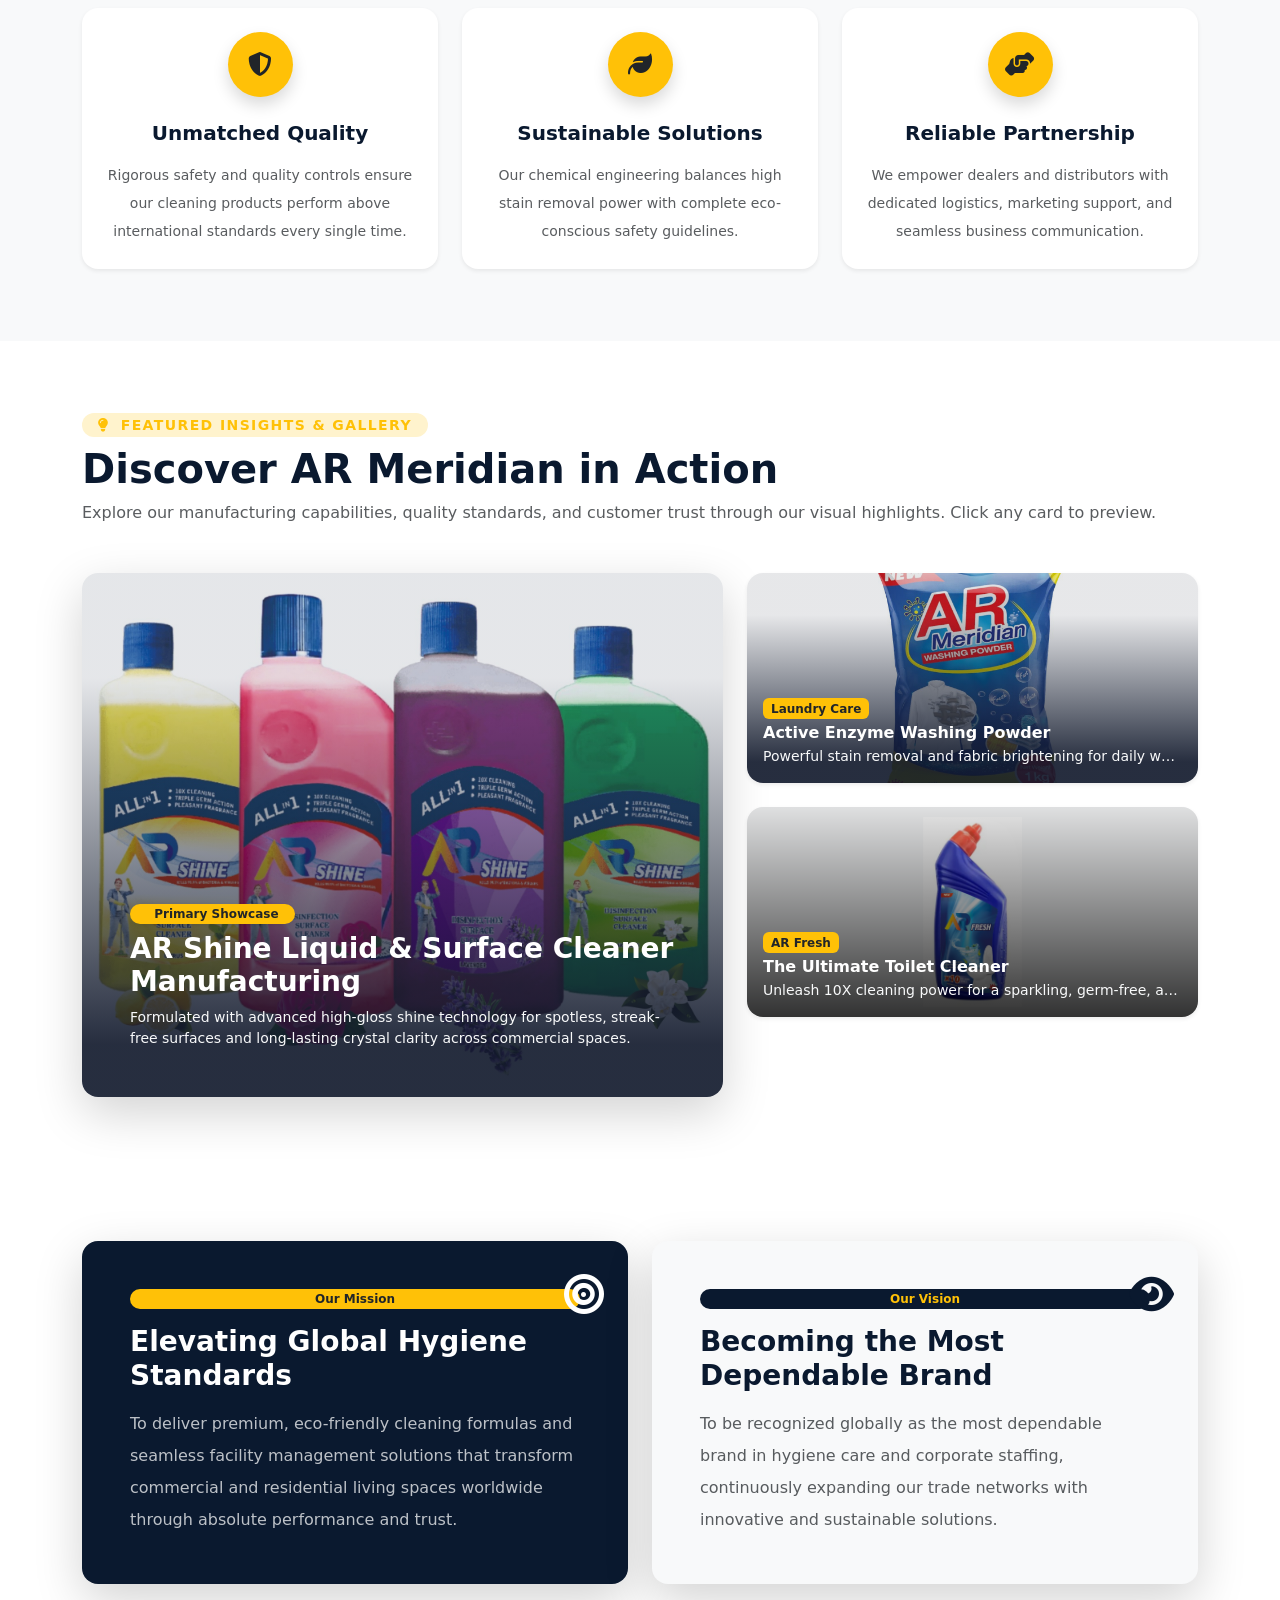
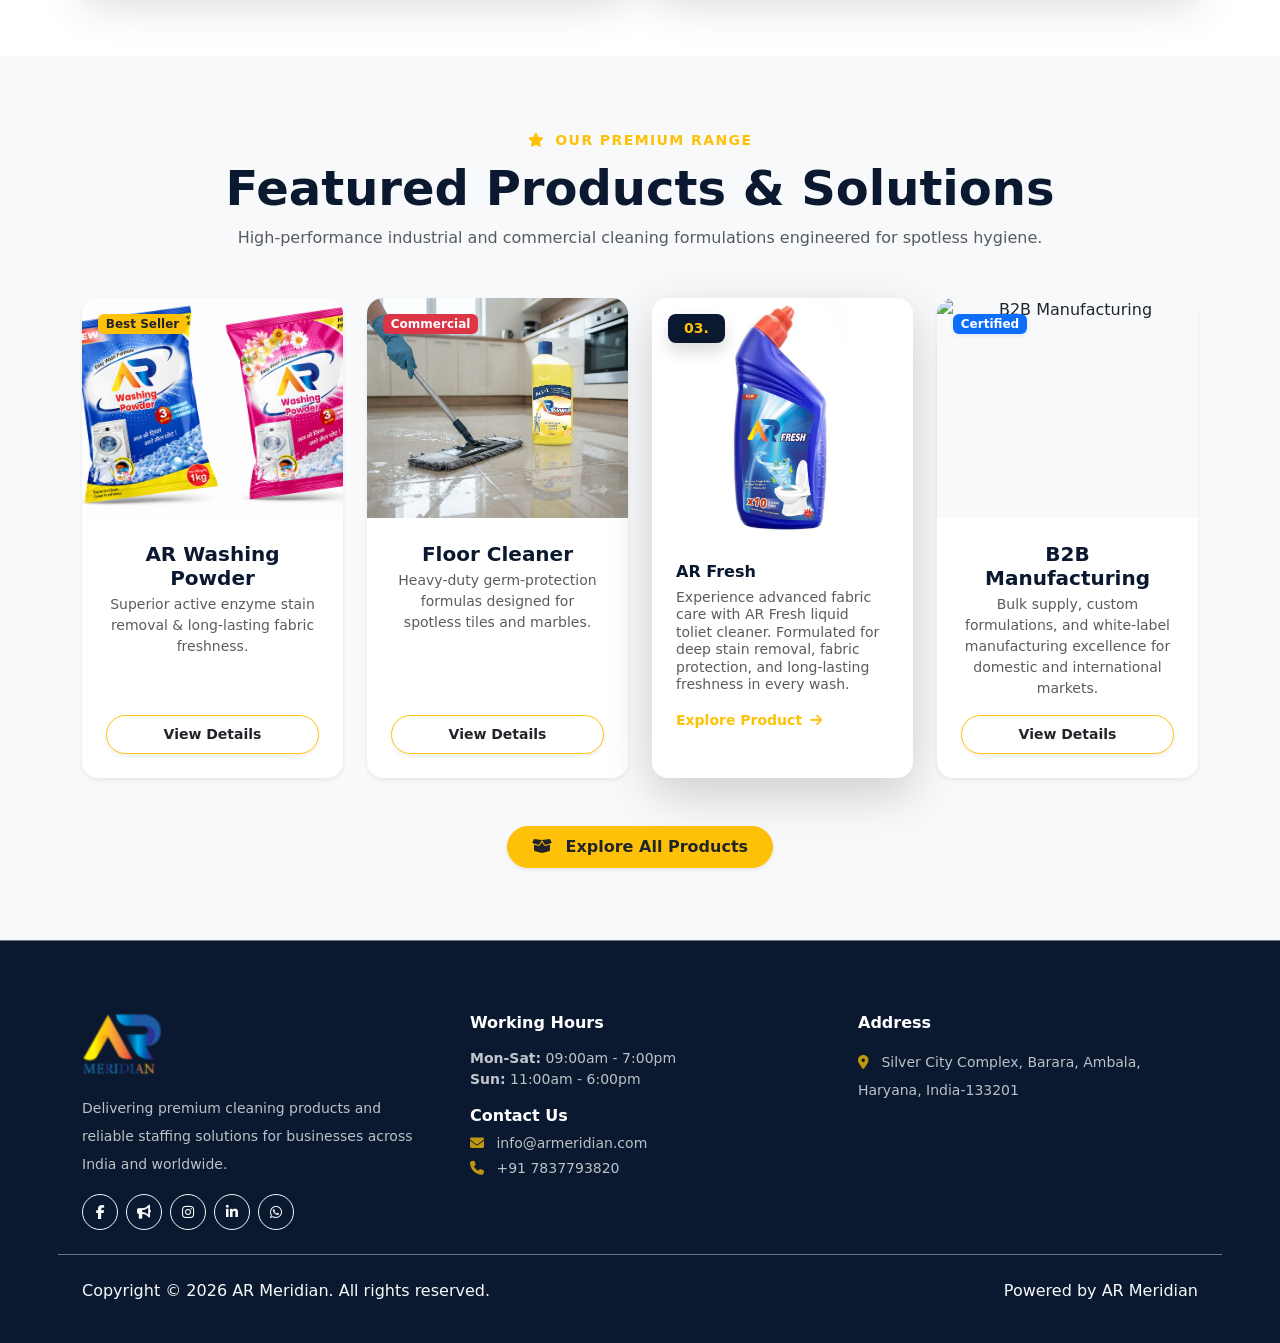
==== commit 6d2e79bc: "something chnges" ====
--- a/about.html
+++ b/about.html
@@ -416,25 +416,26 @@
                 </div>
             </div>
 
-            <!-- Product 3: Shine & Disinfection -->
-            <div class="col-md-3 col-sm-6 scroll-reveal">
-                <div class="card border-0 shadow-sm rounded-4 overflow-hidden h-100 text-center bg-white hover-card">
-                    <div class="position-relative overflow-hidden bg-light p-0 d-flex align-items-center justify-content-center" style="height: 220px;">
-                        <span class="badge bg-success text-white position-absolute top-0 start-0 m-3 z-2 fw-bold shadow-sm">Eco-Safe</span>
-                        <img src="images/AR freshshine.jpeg" alt="Shine & Disinfection" class="w-100 h-100 object-fit-cover">
-                    </div>
-                    <div class="p-4 d-flex flex-column justify-content-between flex-grow-1">
-                        <div>
-                            <h3 class="fw-bold text-primary-custom h5 mb-1">Shine & Disinfection</h3>
-                            <p class="text-muted small mb-3">Advanced surface care liquids ensuring absolute mirror-shine and hygiene.</p>
-                        </div>
-                        <div>
-                            <a href="product.html" class="btn btn-outline-warning text-dark fw-bold btn-sm w-100 rounded-pill shadow-sm py-2">View Details</a>
-                        </div>
-                    </div>
-                </div>
-            </div>
-
+            <!-- Card 4 (AR Fresh Liquid Detergent) -->
+<div class="col-md-6 col-lg-3">
+    <div class="card border-0 shadow-lg rounded-4 overflow-hidden h-100 bg-white transition-all hover-up">
+        <div class="position-relative overflow-hidden" style="height: 240px; background-color: #ffffff;">
+            <img src="images/arfresh.jpg" alt="AR Fresh Liquid" class="w-100 h-100" style="object-fit: contain; object-position: center;">
+            <div class="position-absolute top-0 start-0 m-3 bg-primary-custom text-warning fw-black small px-3 py-1 rounded-3 shadow">03.</div>
+        </div>
+        <div class="p-4 d-flex flex-column justify-content-between bg-white" style="min-height: 210px;">
+            <div>
+                <h3 class="fw-bold text-primary-custom fs-6 mb-2">AR Fresh </h3>
+                <p class="text-muted small lh-sm mb-3">
+                    Experience advanced fabric care with AR Fresh liquid toliet cleaner. Formulated for deep stain removal, fabric protection, and long-lasting freshness in every wash.
+                </p>
+            </div>
+            <a href="contact.html" class="text-warning fw-bold text-decoration-none d-inline-flex align-items-center gap-2 small mt-auto">
+                Explore Product <i class="fa-solid fa-arrow-right"></i>
+            </a>
+        </div>
+    </div>
+</div>
             <!-- Product 4: B2B Manufacturing -->
             <div class="col-md-3 col-sm-6 scroll-reveal">
                 <div class="card border-0 shadow-sm rounded-4 overflow-hidden h-100 text-center bg-white hover-card">
@@ -480,7 +481,6 @@
                         <a href="https://www.facebook.com/Jobocian" target="_blank" class="btn btn-outline-light btn-sm rounded-circle d-flex align-items-center justify-content-center" style="width: 36px; height: 36px;" title="Facebook">
                             <i class="fa-brands fa-facebook-f"></i>
                         </a>
-                        <!-- WhatsApp Channel Icon (With Megaphone Icon) -->
 <a href="https://www.whatsapp.com/channel/0029VaBgTJWDjiOWhowbI03p" target="_blank" class="btn btn-outline-light btn-sm rounded-circle d-flex align-items-center justify-content-center" style="width: 36px; height: 36px;" title="AR Meridian WhatsApp Channel">
     <i class="fa-solid fa-bullhorn"></i>
 </a>
